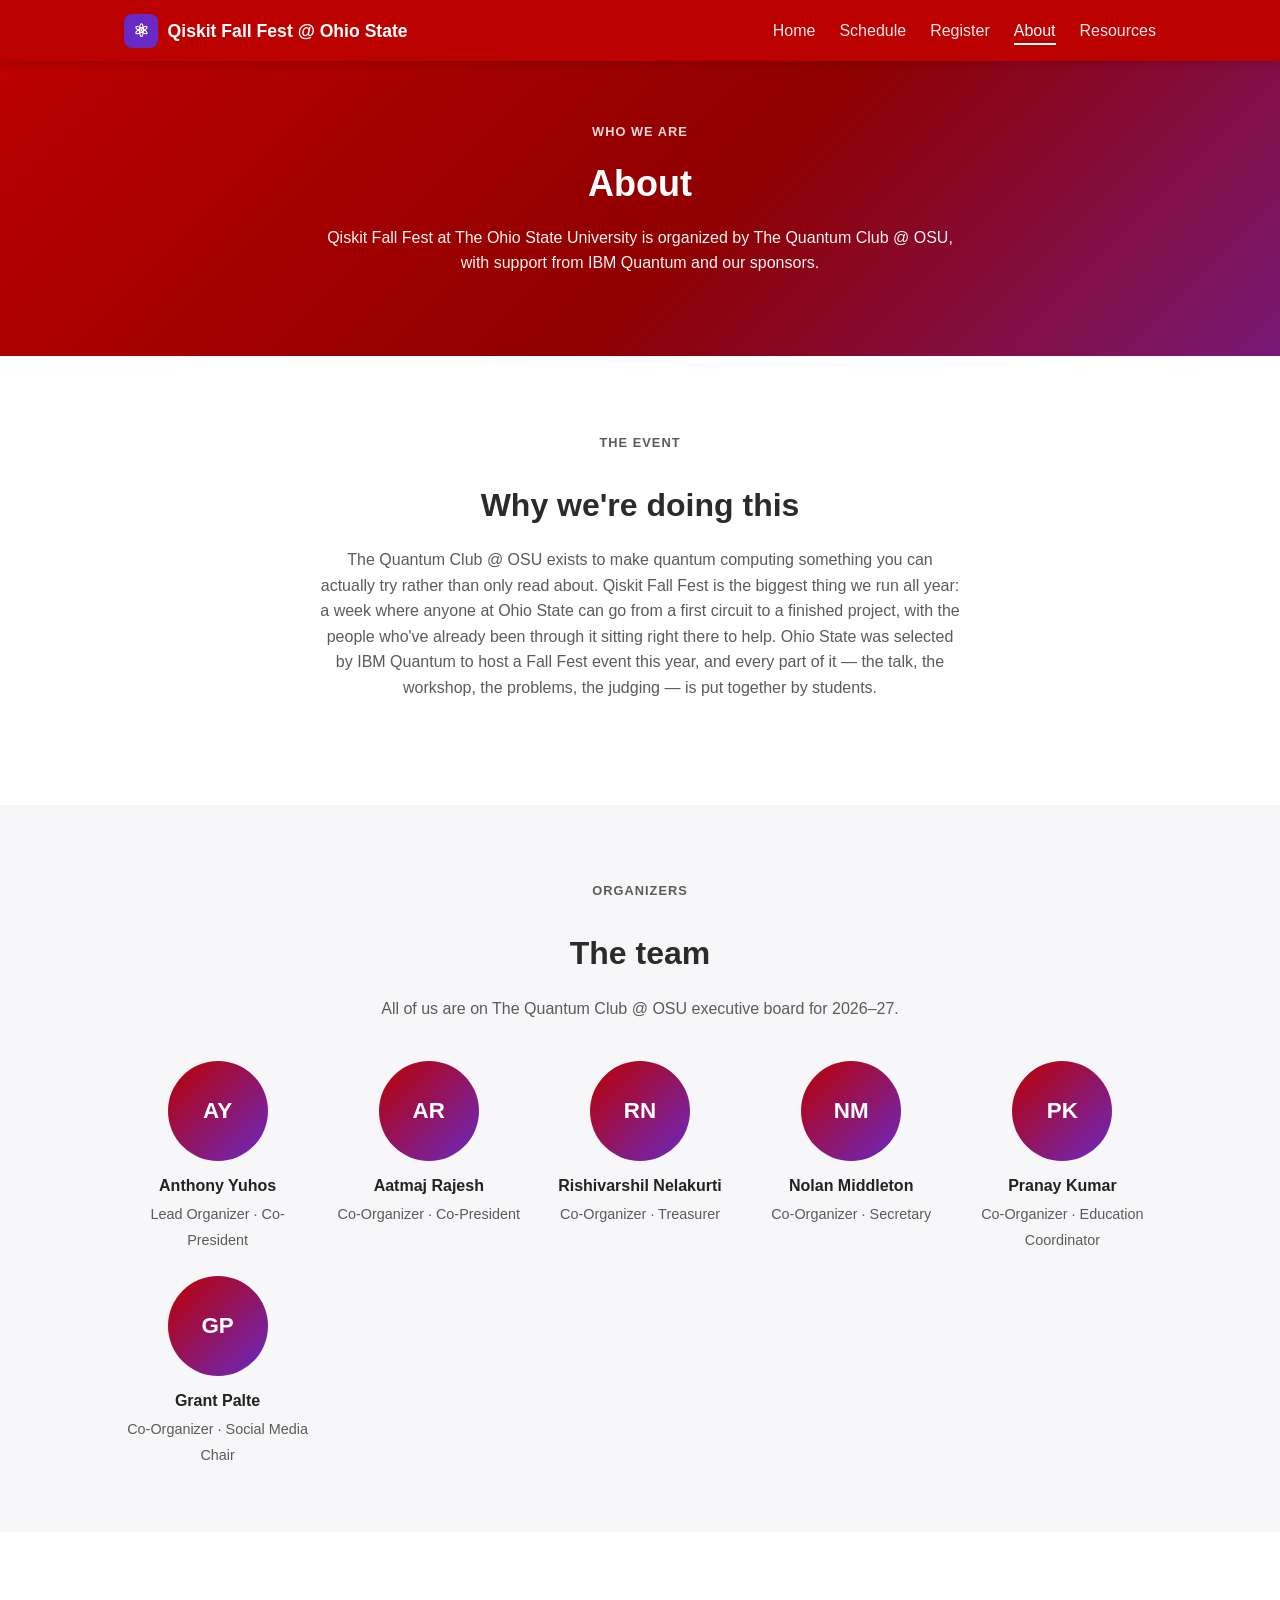
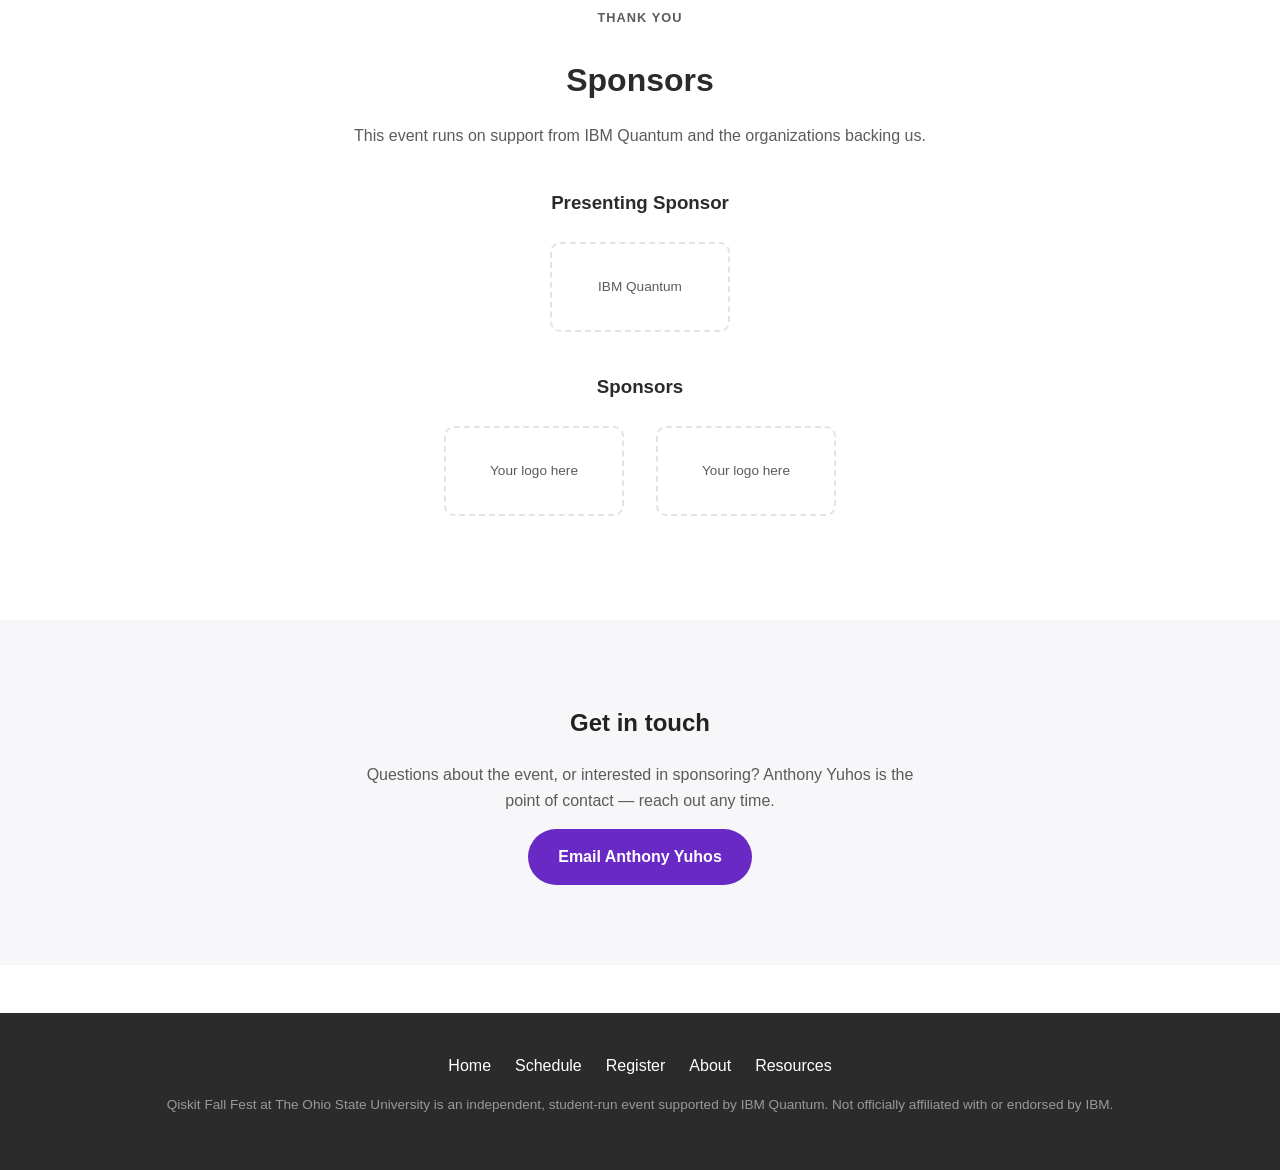
==== about.html @ a9df89df "Add files via upload" ====
<!DOCTYPE html>
<html lang="en">
<head>
  <meta charset="UTF-8" />
  <meta name="viewport" content="width=device-width, initial-scale=1.0" />
  <title>About — Qiskit Fall Fest @ The Ohio State University</title>
  <meta name="description" content="About Qiskit Fall Fest at The Ohio State University — the organizing team from The Quantum Club @ OSU, our sponsors, and how to get in touch." />
  <link rel="stylesheet" href="css/style.css" />
</head>
<body>

  <header class="site-header">
    <nav class="nav">
      <a class="brand" href="index.html">
        <img class="brand-logo" src="assets/logo.png" alt="" onerror="this.remove()" />
        <span class="brand-mark">⚛</span>
        Qiskit Fall Fest @ Ohio State
      </a>
      <button class="nav-toggle" aria-label="Toggle navigation" aria-expanded="false">☰</button>
      <ul class="nav-links">
        <li><a href="index.html">Home</a></li>
        <li><a href="schedule.html">Schedule</a></li>
        <li><a href="register.html">Register</a></li>
        <li><a href="about.html">About</a></li>
        <li><a href="resources.html">Resources</a></li>
      </ul>
    </nav>
  </header>

  <section class="hero" style="padding: 3rem 1.5rem;">
    <div class="container">
      <p class="eyebrow" style="color:#fff; opacity:0.85;">Who we are</p>
      <h1 style="font-size: 2.25rem;">About</h1>
      <p class="subtitle" style="font-size: 1rem;">
        Qiskit Fall Fest at The Ohio State University is organized by The Quantum Club @ OSU,
        with support from IBM Quantum and our sponsors.
      </p>
    </div>
  </section>

  <section>
    <div class="container">
      <div class="section-header">
        <p class="eyebrow">The event</p>
        <h2>Why we're doing this</h2>
        <p>
          The Quantum Club @ OSU exists to make quantum computing something you can actually try
          rather than only read about. Qiskit Fall Fest is the biggest thing we run all year: a
          week where anyone at Ohio State can go from a first circuit to a finished project, with
          the people who've already been through it sitting right there to help. Ohio State was
          selected by IBM Quantum to host a Fall Fest event this year, and every part of it —
          the talk, the workshop, the problems, the judging — is put together by students.
        </p>
      </div>
    </div>
  </section>

  <section class="alt">
    <div class="container">
      <div class="section-header">
        <p class="eyebrow">Organizers</p>
        <h2>The team</h2>
        <p>All of us are on The Quantum Club @ OSU executive board for 2026–27.</p>
      </div>
      <!-- Avatars are initials by default; swap the .avatar div for an <img> once you have photos -->
      <div class="people-grid">
        <div class="person">
          <div class="avatar">AY</div>
          <h4>Anthony Yuhos</h4>
          <span>Lead Organizer · Co-President</span>
        </div>
        <div class="person">
          <div class="avatar">AR</div>
          <h4>Aatmaj Rajesh</h4>
          <span>Co-Organizer · Co-President</span>
        </div>
        <div class="person">
          <div class="avatar">RN</div>
          <h4>Rishivarshil Nelakurti</h4>
          <span>Co-Organizer · Treasurer</span>
        </div>
        <div class="person">
          <div class="avatar">NM</div>
          <h4>Nolan Middleton</h4>
          <span>Co-Organizer · Secretary</span>
        </div>
        <div class="person">
          <div class="avatar">PK</div>
          <h4>Pranay Kumar</h4>
          <span>Co-Organizer · Education Coordinator</span>
        </div>
        <div class="person">
          <div class="avatar">GP</div>
          <h4>Grant Palte</h4>
          <span>Co-Organizer · Social Media Chair</span>
        </div>
      </div>
    </div>
  </section>

  <section>
    <div class="container">
      <div class="section-header">
        <p class="eyebrow">Thank you</p>
        <h2>Sponsors</h2>
        <p>This event runs on support from IBM Quantum and the organizations backing us.</p>
      </div>

      <!-- TODO: replace placeholders with real sponsor logos (<img> tags) as they're confirmed -->
      <div class="sponsor-tier">
        <h3>Presenting Sponsor</h3>
        <div class="sponsor-logos">
          <div class="sponsor-logo-placeholder">IBM Quantum</div>
        </div>
      </div>

      <div class="sponsor-tier">
        <h3>Sponsors</h3>
        <div class="sponsor-logos">
          <div class="sponsor-logo-placeholder">Your logo here</div>
          <div class="sponsor-logo-placeholder">Your logo here</div>
        </div>
      </div>
    </div>
  </section>

  <section class="alt">
    <div class="container" style="text-align:center;">
      <h2>Get in touch</h2>
      <p style="max-width:560px; margin: 0 auto 1rem; color: var(--text-muted);">
        Questions about the event, or interested in sponsoring? Anthony Yuhos is the point of
        contact — reach out any time.
      </p>
      <!-- TODO: add Tony's email address -->
      <p><a class="btn btn-purple" href="mailto:REPLACE_WITH_TONYS_EMAIL">Email Anthony Yuhos</a></p>
    </div>
  </section>

  <footer class="site-footer">
    <div class="footer-links">
      <a href="index.html">Home</a>
      <a href="schedule.html">Schedule</a>
      <a href="register.html">Register</a>
      <a href="about.html">About</a>
      <a href="resources.html">Resources</a>
    </div>
    <p class="footer-fine-print">
      Qiskit Fall Fest at The Ohio State University is an independent, student-run event supported by
      IBM Quantum. Not officially affiliated with or endorsed by IBM.
    </p>
  </footer>

  <script src="js/main.js"></script>
</body>
</html>
---- css/style.css ----
:root {
  --osu-scarlet: #bb0000;
  --osu-scarlet-dark: #8f0000;
  --osu-gray: #666666;
  --osu-gray-dark: #2b2b2b;
  --qiskit-purple: #6929c4;
  --bg: #ffffff;
  --bg-alt: #f7f6f8;
  --text: #222222;
  --text-muted: #5b5b5b;
  --border: #e4e2e6;
  --radius: 10px;
  --max-width: 1080px;
}

* {
  box-sizing: border-box;
}

html {
  scroll-behavior: smooth;
}

body {
  margin: 0;
  font-family: "Segoe UI", Roboto, Helvetica, Arial, sans-serif;
  color: var(--text);
  background: var(--bg);
  line-height: 1.6;
}

img {
  max-width: 100%;
}

a {
  color: var(--qiskit-purple);
  text-decoration: none;
}

a:hover {
  text-decoration: underline;
}

.container {
  max-width: var(--max-width);
  margin: 0 auto;
  padding: 0 1.5rem;
}

/* ---------- Header / Nav ---------- */

.site-header {
  background: var(--osu-scarlet);
  color: #fff;
  position: sticky;
  top: 0;
  z-index: 100;
  box-shadow: 0 2px 8px rgba(0, 0, 0, 0.15);
}

.nav {
  display: flex;
  align-items: center;
  justify-content: space-between;
  padding: 0.85rem 1.5rem;
  max-width: var(--max-width);
  margin: 0 auto;
}

.brand {
  display: flex;
  align-items: center;
  gap: 0.6rem;
  font-weight: 700;
  font-size: 1.1rem;
  color: #fff;
}

.brand:hover {
  text-decoration: none;
  opacity: 0.9;
}

.brand-mark {
  width: 34px;
  height: 34px;
  border-radius: 8px;
  background: var(--qiskit-purple);
  display: flex;
  align-items: center;
  justify-content: center;
  font-size: 1.1rem;
  flex-shrink: 0;
}

.nav-links {
  display: flex;
  gap: 1.5rem;
  list-style: none;
  margin: 0;
  padding: 0;
}

.nav-links a {
  color: #fff;
  font-weight: 500;
  opacity: 0.9;
  padding: 0.25rem 0;
  border-bottom: 2px solid transparent;
}

.nav-links a:hover,
.nav-links a.active {
  opacity: 1;
  text-decoration: none;
  border-bottom-color: #fff;
}

.nav-toggle {
  display: none;
  background: none;
  border: none;
  color: #fff;
  font-size: 1.6rem;
  cursor: pointer;
}

@media (max-width: 720px) {
  .nav-toggle {
    display: block;
  }

  .nav-links {
    position: absolute;
    top: 100%;
    left: 0;
    right: 0;
    background: var(--osu-scarlet-dark);
    flex-direction: column;
    gap: 0;
    max-height: 0;
    overflow: hidden;
    transition: max-height 0.25s ease;
  }

  .nav-links.open {
    max-height: 400px;
  }

  .nav-links li {
    border-top: 1px solid rgba(255, 255, 255, 0.15);
  }

  .nav-links a {
    display: block;
    padding: 0.9rem 1.5rem;
    border-bottom: none !important;
  }
}

/* ---------- Hero ---------- */

.hero {
  background: linear-gradient(135deg, var(--osu-scarlet) 0%, var(--osu-scarlet-dark) 55%, var(--qiskit-purple) 130%);
  color: #fff;
  padding: 4.5rem 1.5rem 4rem;
  text-align: center;
}

.hero h1 {
  font-size: clamp(2rem, 5vw, 3rem);
  margin: 0 0 0.75rem;
}

.hero p.subtitle {
  font-size: 1.2rem;
  opacity: 0.95;
  max-width: 640px;
  margin: 0 auto 2rem;
}

.hero-meta {
  display: flex;
  flex-wrap: wrap;
  justify-content: center;
  gap: 1.5rem;
  margin-bottom: 2.25rem;
  font-weight: 500;
}

.hero-meta span {
  display: flex;
  align-items: center;
  gap: 0.4rem;
}

.hero-actions {
  display: flex;
  flex-wrap: wrap;
  gap: 1rem;
  justify-content: center;
}

/* ---------- Buttons ---------- */

.btn {
  display: inline-block;
  padding: 0.8rem 1.75rem;
  border-radius: 999px;
  font-weight: 600;
  border: 2px solid transparent;
  cursor: pointer;
  transition: transform 0.15s ease, box-shadow 0.15s ease;
}

.btn:hover {
  text-decoration: none;
  transform: translateY(-2px);
}

.btn-primary {
  background: #fff;
  color: var(--osu-scarlet);
}

.btn-primary:hover {
  box-shadow: 0 6px 16px rgba(0, 0, 0, 0.2);
}

.btn-outline {
  background: transparent;
  border-color: #fff;
  color: #fff;
}

.btn-purple {
  background: var(--qiskit-purple);
  color: #fff;
}

.btn-purple:hover {
  box-shadow: 0 6px 16px rgba(105, 41, 196, 0.35);
}

/* ---------- Sections ---------- */

section {
  padding: 4rem 0;
}

section.alt {
  background: var(--bg-alt);
}

.section-header {
  text-align: center;
  max-width: 640px;
  margin: 0 auto 2.5rem;
}

.section-header h2 {
  font-size: 2rem;
  margin-bottom: 0.5rem;
  color: var(--osu-gray-dark);
}

.section-header p {
  color: var(--text-muted);
}

.eyebrow {
  text-transform: uppercase;
  letter-spacing: 0.08em;
  font-size: 0.8rem;
  font-weight: 700;
  color: var(--qiskit-purple);
}

/* ---------- Cards / Grids ---------- */

.grid {
  display: grid;
  gap: 1.5rem;
}

.grid-3 {
  grid-template-columns: repeat(3, 1fr);
}

.grid-2 {
  grid-template-columns: repeat(2, 1fr);
}

@media (max-width: 800px) {
  .grid-3,
  .grid-2 {
    grid-template-columns: 1fr;
  }
}

.card {
  background: #fff;
  border: 1px solid var(--border);
  border-radius: var(--radius);
  padding: 1.75rem;
  box-shadow: 0 1px 3px rgba(0, 0, 0, 0.04);
}

.card h3 {
  margin-top: 0;
  color: var(--osu-gray-dark);
}

.card .icon {
  font-size: 1.75rem;
  margin-bottom: 0.75rem;
  display: block;
}

/* ---------- Schedule ---------- */

.schedule-day {
  margin-bottom: 2.5rem;
}

.schedule-day h3 {
  color: var(--osu-scarlet);
  border-bottom: 2px solid var(--border);
  padding-bottom: 0.5rem;
}

.schedule-item {
  display: flex;
  gap: 1.25rem;
  padding: 1rem 0;
  border-bottom: 1px solid var(--border);
}

.schedule-item:last-child {
  border-bottom: none;
}

.schedule-time {
  flex: 0 0 130px;
  font-weight: 700;
  color: var(--qiskit-purple);
}

.schedule-details strong {
  display: block;
  color: var(--osu-gray-dark);
  margin-bottom: 0.15rem;
}

.schedule-details span.tag {
  display: inline-block;
  margin-top: 0.4rem;
  font-size: 0.75rem;
  font-weight: 700;
  text-transform: uppercase;
  letter-spacing: 0.04em;
  padding: 0.15rem 0.6rem;
  border-radius: 999px;
  background: rgba(105, 41, 196, 0.1);
  color: var(--qiskit-purple);
}

/* ---------- Team / Sponsors ---------- */

.people-grid {
  display: grid;
  grid-template-columns: repeat(auto-fit, minmax(180px, 1fr));
  gap: 1.5rem;
}

.person {
  text-align: center;
}

.avatar {
  width: 100px;
  height: 100px;
  border-radius: 50%;
  background: linear-gradient(135deg, var(--osu-scarlet), var(--qiskit-purple));
  margin: 0 auto 0.75rem;
  display: flex;
  align-items: center;
  justify-content: center;
  color: #fff;
  font-weight: 700;
  font-size: 1.4rem;
}

.person h4 {
  margin: 0 0 0.15rem;
}

.person span {
  color: var(--text-muted);
  font-size: 0.9rem;
}

.sponsor-tier {
  margin-bottom: 2.5rem;
}

.sponsor-tier h3 {
  text-align: center;
  color: var(--osu-gray-dark);
}

.sponsor-logos {
  display: flex;
  flex-wrap: wrap;
  justify-content: center;
  gap: 2rem;
  margin-top: 1.5rem;
}

.sponsor-logo-placeholder {
  width: 180px;
  height: 90px;
  border: 2px dashed var(--border);
  border-radius: var(--radius);
  display: flex;
  align-items: center;
  justify-content: center;
  color: var(--text-muted);
  font-size: 0.85rem;
  text-align: center;
  padding: 0.5rem;
}

/* ---------- Register ---------- */

.register-box {
  max-width: 640px;
  margin: 0 auto;
  text-align: center;
  background: #fff;
  border: 1px solid var(--border);
  border-radius: var(--radius);
  padding: 3rem 2rem;
}

.register-box .btn {
  margin-top: 1rem;
}

.faq-item {
  margin-bottom: 1.5rem;
}

.faq-item h4 {
  margin-bottom: 0.25rem;
  color: var(--osu-gray-dark);
}

/* ---------- Resources ---------- */

.resource-list {
  list-style: none;
  padding: 0;
  margin: 0;
}

.resource-list li {
  border: 1px solid var(--border);
  border-radius: var(--radius);
  padding: 1.25rem 1.5rem;
  margin-bottom: 1rem;
  background: #fff;
}

.resource-list a {
  font-weight: 600;
  font-size: 1.05rem;
}

.resource-list p {
  margin: 0.35rem 0 0;
  color: var(--text-muted);
}

/* ---------- Footer ---------- */

.site-footer {
  background: var(--osu-gray-dark);
  color: #cfcfcf;
  padding: 2.5rem 1.5rem;
  text-align: center;
  margin-top: 3rem;
}

.site-footer a {
  color: #fff;
}

.footer-links {
  display: flex;
  gap: 1.5rem;
  justify-content: center;
  margin-bottom: 1rem;
  flex-wrap: wrap;
}

.footer-social {
  margin-bottom: 1rem;
}

.footer-fine-print {
  font-size: 0.85rem;
  color: #999;
}
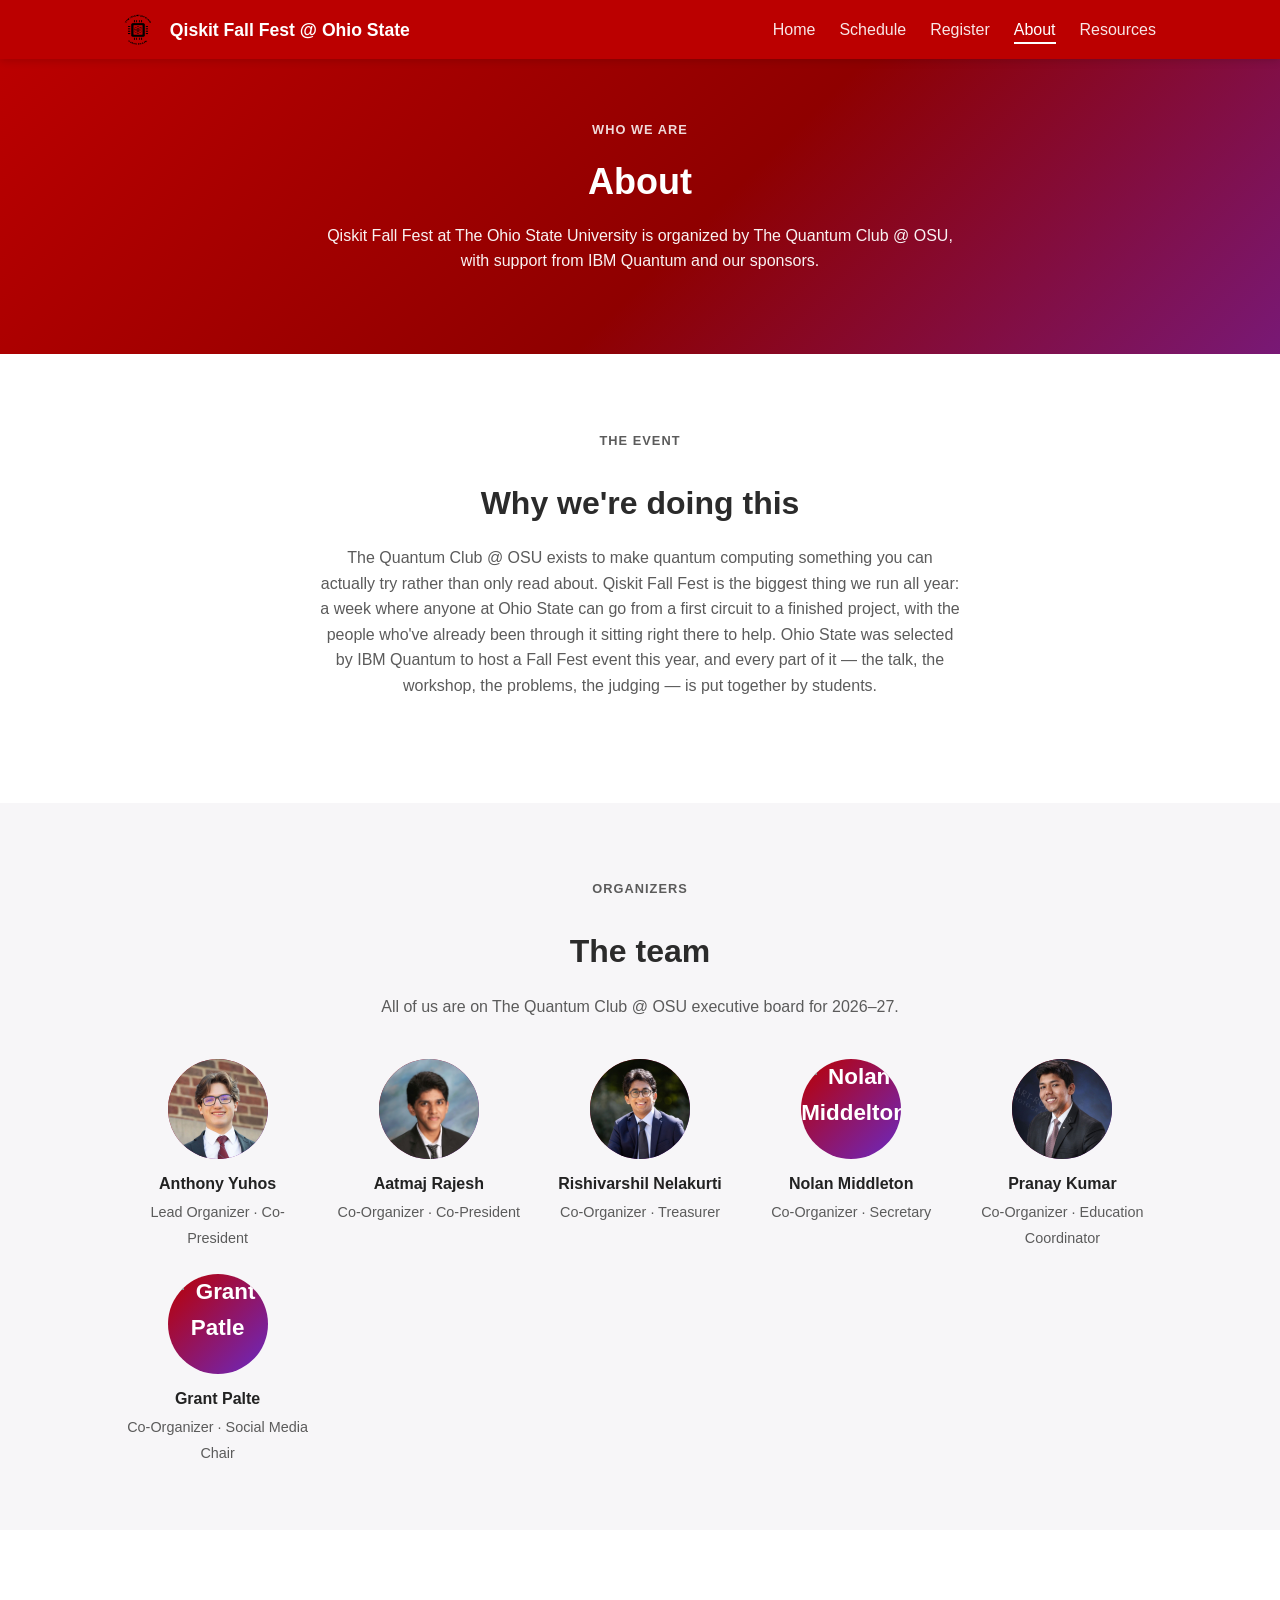
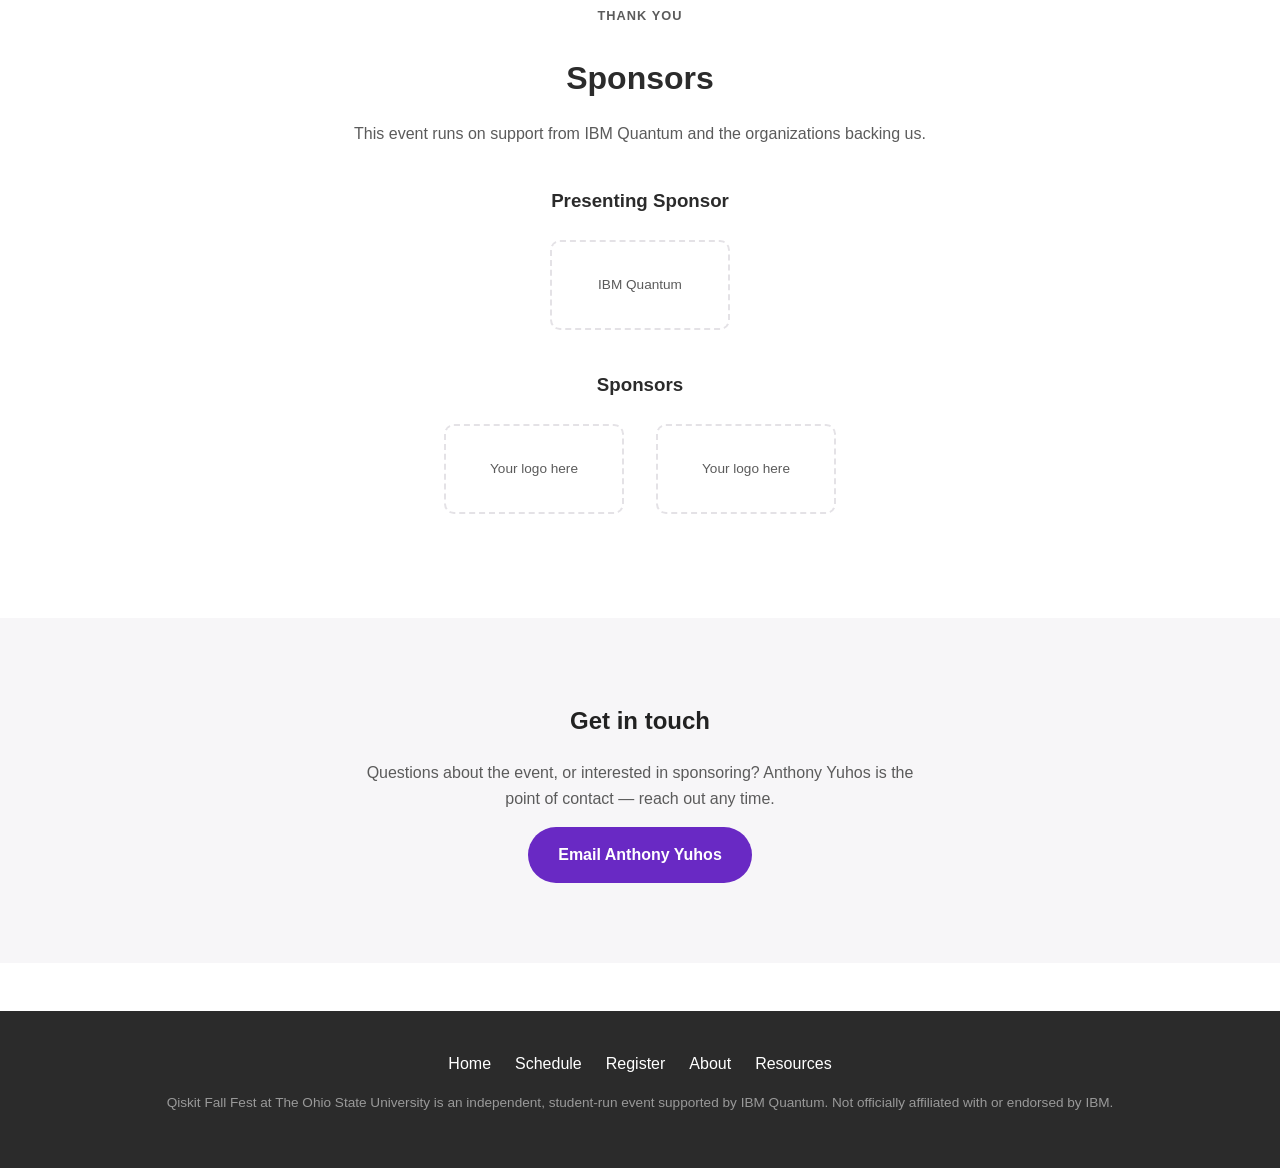
==== commit 367bb845: "Update avatars to use images instead of initials Replaced avatar initials with images for team membe" ====
--- a/about.html
+++ b/about.html
@@ -65,32 +65,32 @@
       <!-- Avatars are initials by default; swap the .avatar div for an <img> once you have photos -->
       <div class="people-grid">
         <div class="person">
-          <div class="avatar">AY</div>
+          <div class="avatar"><img src="assets/anthony.jpg" alt="Anthony Yuhos" /></div>
           <h4>Anthony Yuhos</h4>
           <span>Lead Organizer · Co-President</span>
         </div>
         <div class="person">
-          <div class="avatar">AR</div>
+          <div class="avatar"><img src="assets/aatmaj.jpg" alt="Aatmaj Rajesh" /></div>
           <h4>Aatmaj Rajesh</h4>
           <span>Co-Organizer · Co-President</span>
         </div>
         <div class="person">
-          <div class="avatar">RN</div>
+          <div class="avatar"><img src="assets/rishi.jpg" alt="Rishivarshil Nelakurti" /></div>
           <h4>Rishivarshil Nelakurti</h4>
           <span>Co-Organizer · Treasurer</span>
         </div>
         <div class="person">
-          <div class="avatar">NM</div>
+          <div class="avatar"><img src="assets/nolan.jpg" alt="Nolan Middelton" /></div>
           <h4>Nolan Middleton</h4>
           <span>Co-Organizer · Secretary</span>
         </div>
         <div class="person">
-          <div class="avatar">PK</div>
+          <div class="avatar"><img src="assets/pranay.jpg" alt="Pranay Kumar" /></div>
           <h4>Pranay Kumar</h4>
           <span>Co-Organizer · Education Coordinator</span>
         </div>
         <div class="person">
-          <div class="avatar">GP</div>
+          <div class="avatar"><img src="assets/grant.jpg" alt="Grant Patle" /></div>
           <h4>Grant Palte</h4>
           <span>Co-Organizer · Social Media Chair</span>
         </div>
--- a/css/style.css
+++ b/css/style.css
@@ -513,3 +513,33 @@
   font-size: 0.85rem;
   color: #999;
 }
+
+/* Event logo in the nav bar — hidden automatically if assets/logo.png is missing */
+.brand-logo {
+  height: 32px;
+  width: auto;
+  margin-right: 0.5rem;
+  vertical-align: middle;
+}
+
+/* Hide the fallback atom glyph once a real logo loads */
+.brand-logo + .brand-mark {
+  display: none;
+}
+/* Outline buttons on white sections need dark text, not white */
+section:not(.hero) .btn-outline {
+  border-color: var(--osu-scarlet);
+  color: var(--osu-scarlet);
+}
+
+section:not(.hero) .btn-outline:hover {
+  background: var(--osu-scarlet);
+  color: #fff;
+}
+/* Photos inside the avatar circles */
+.avatar img {
+  width: 100%;
+  height: 100%;
+  border-radius: 50%;
+  object-fit: cover;
+}
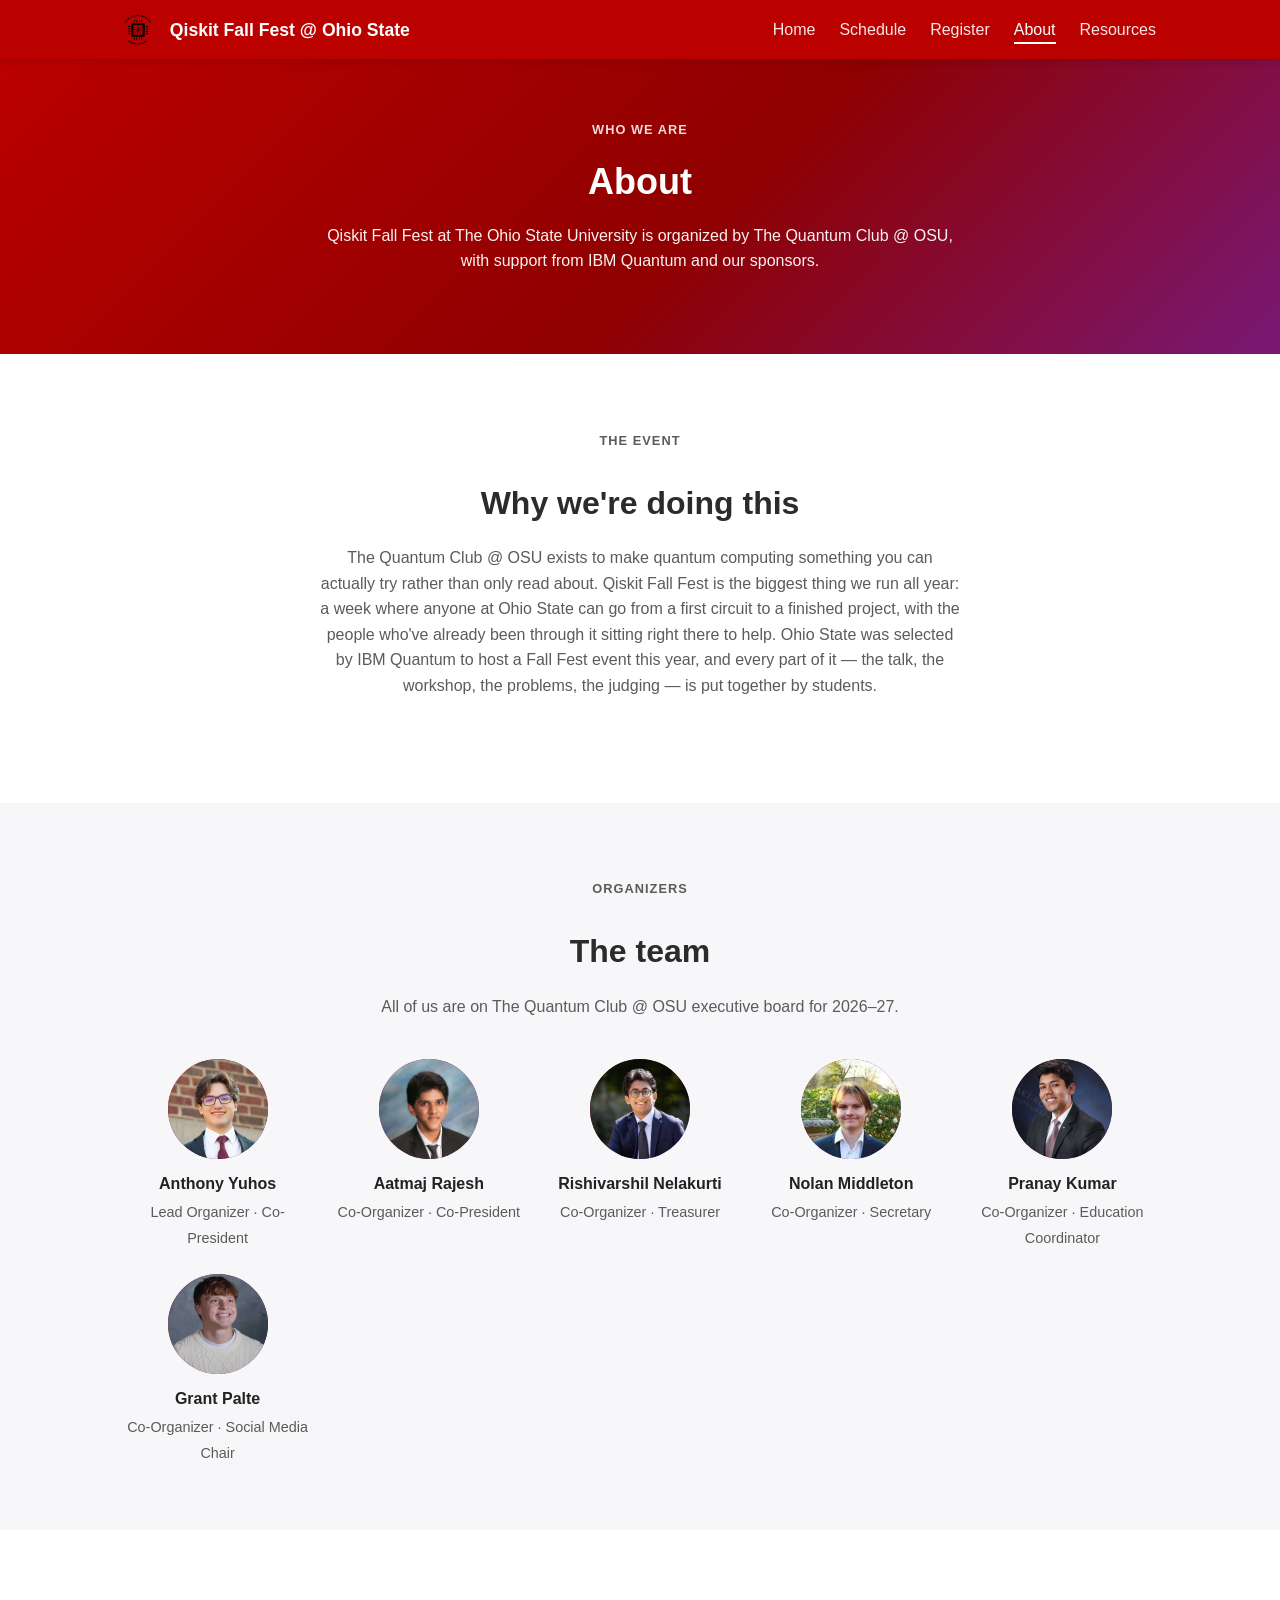
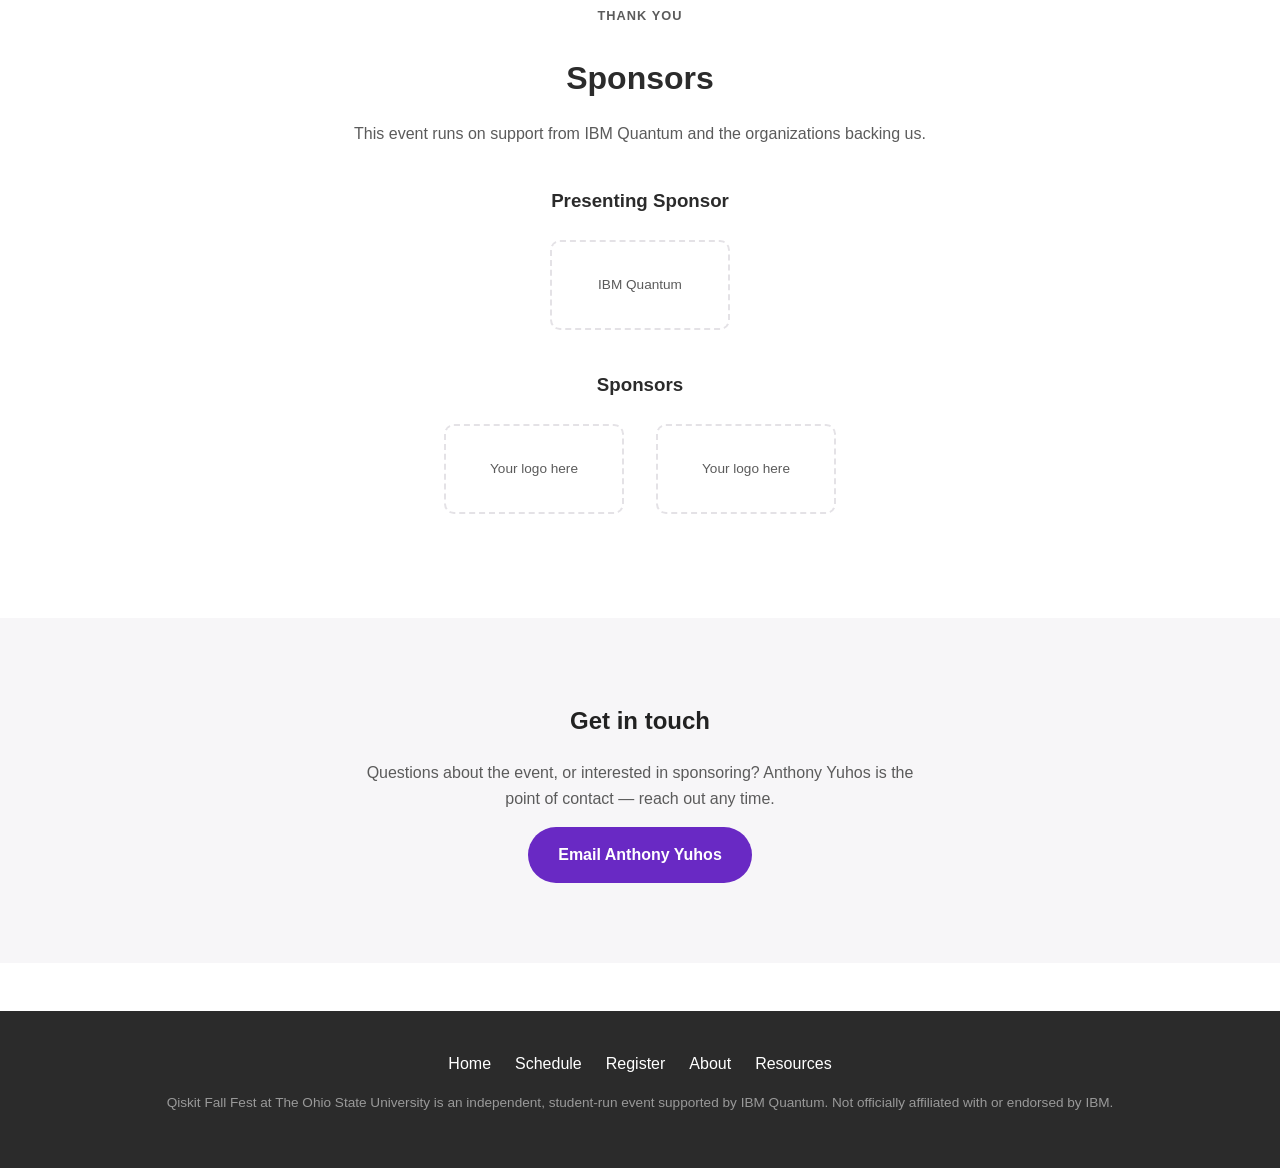
==== commit 0678b85f: "Change avatar images from .jpg to .png Updated image file extensions for avatars." ====
--- a/about.html
+++ b/about.html
@@ -80,7 +80,7 @@
           <span>Co-Organizer · Treasurer</span>
         </div>
         <div class="person">
-          <div class="avatar"><img src="assets/nolan.jpg" alt="Nolan Middelton" /></div>
+          <div class="avatar"><img src="assets/nolan.png" alt="Nolan Middelton" /></div>
           <h4>Nolan Middleton</h4>
           <span>Co-Organizer · Secretary</span>
         </div>
@@ -90,7 +90,7 @@
           <span>Co-Organizer · Education Coordinator</span>
         </div>
         <div class="person">
-          <div class="avatar"><img src="assets/grant.jpg" alt="Grant Patle" /></div>
+          <div class="avatar"><img src="assets/grant.png" alt="Grant Patle" /></div>
           <h4>Grant Palte</h4>
           <span>Co-Organizer · Social Media Chair</span>
         </div>
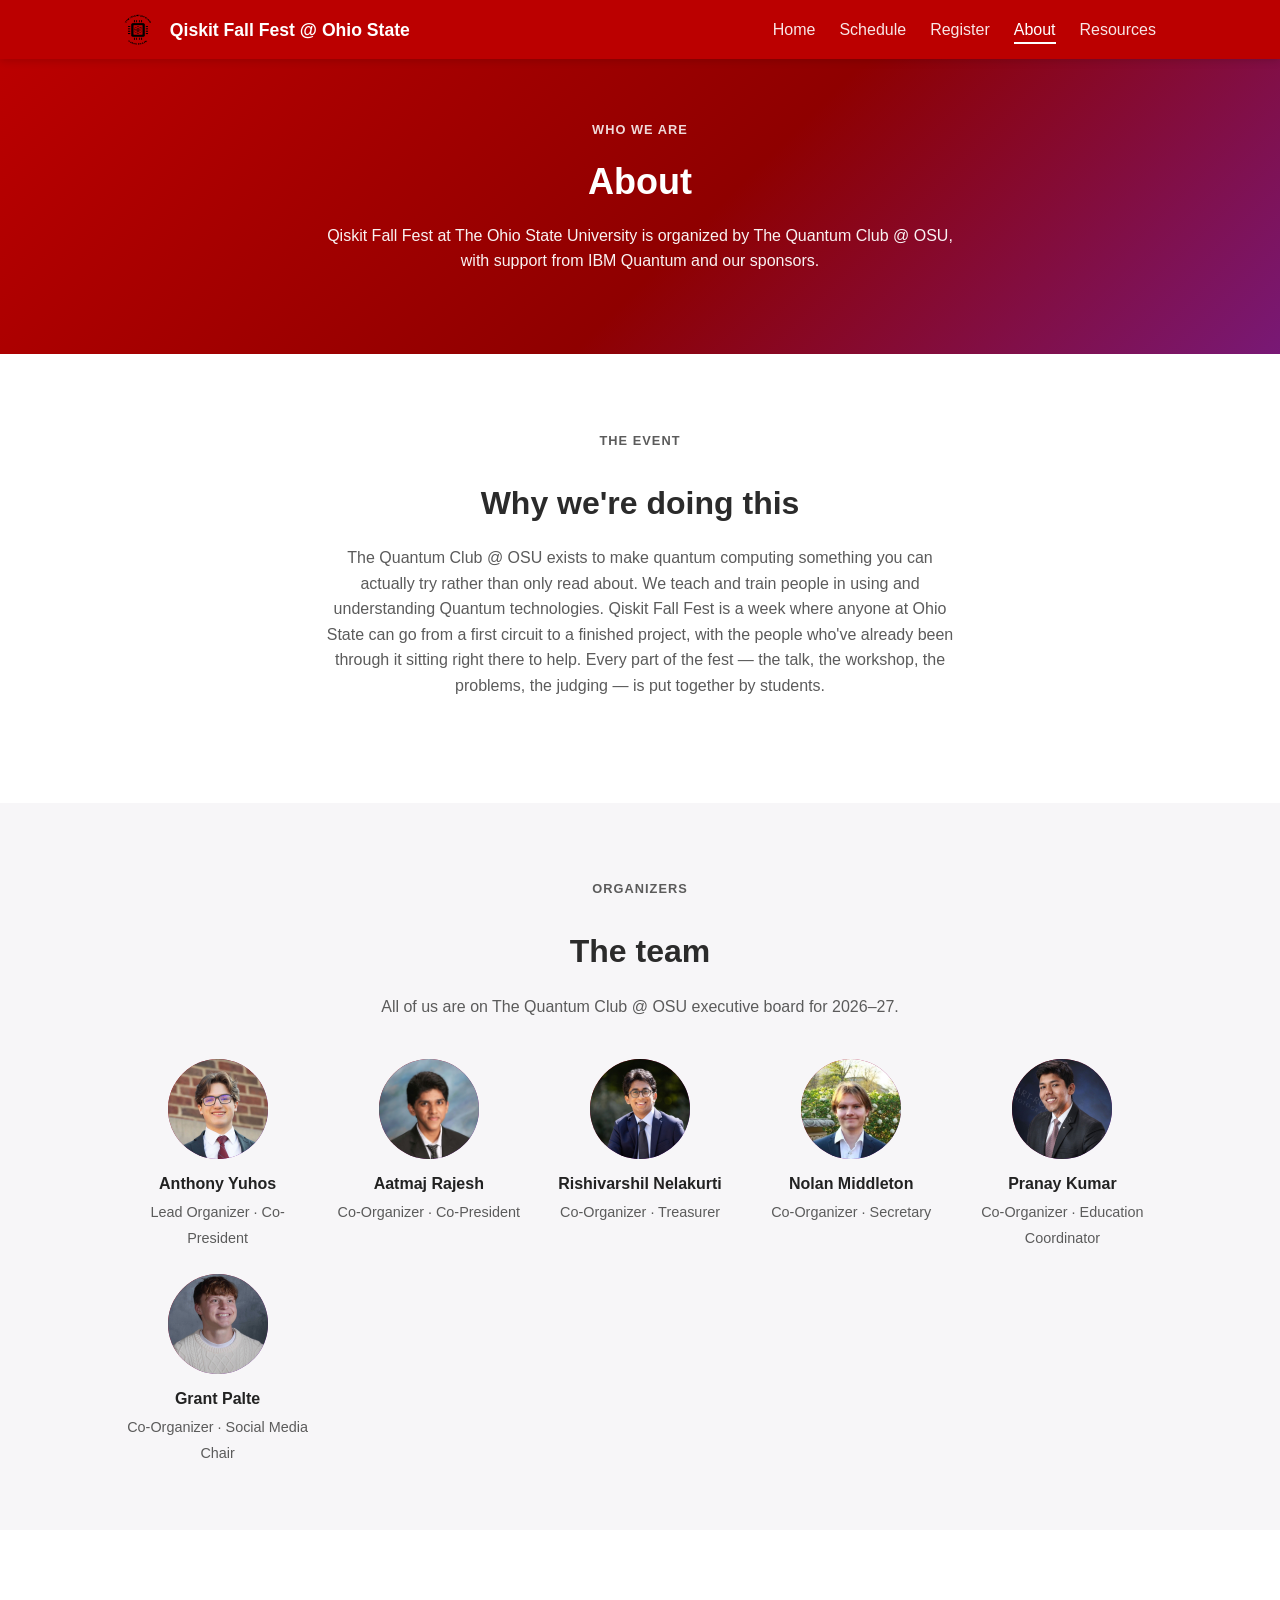
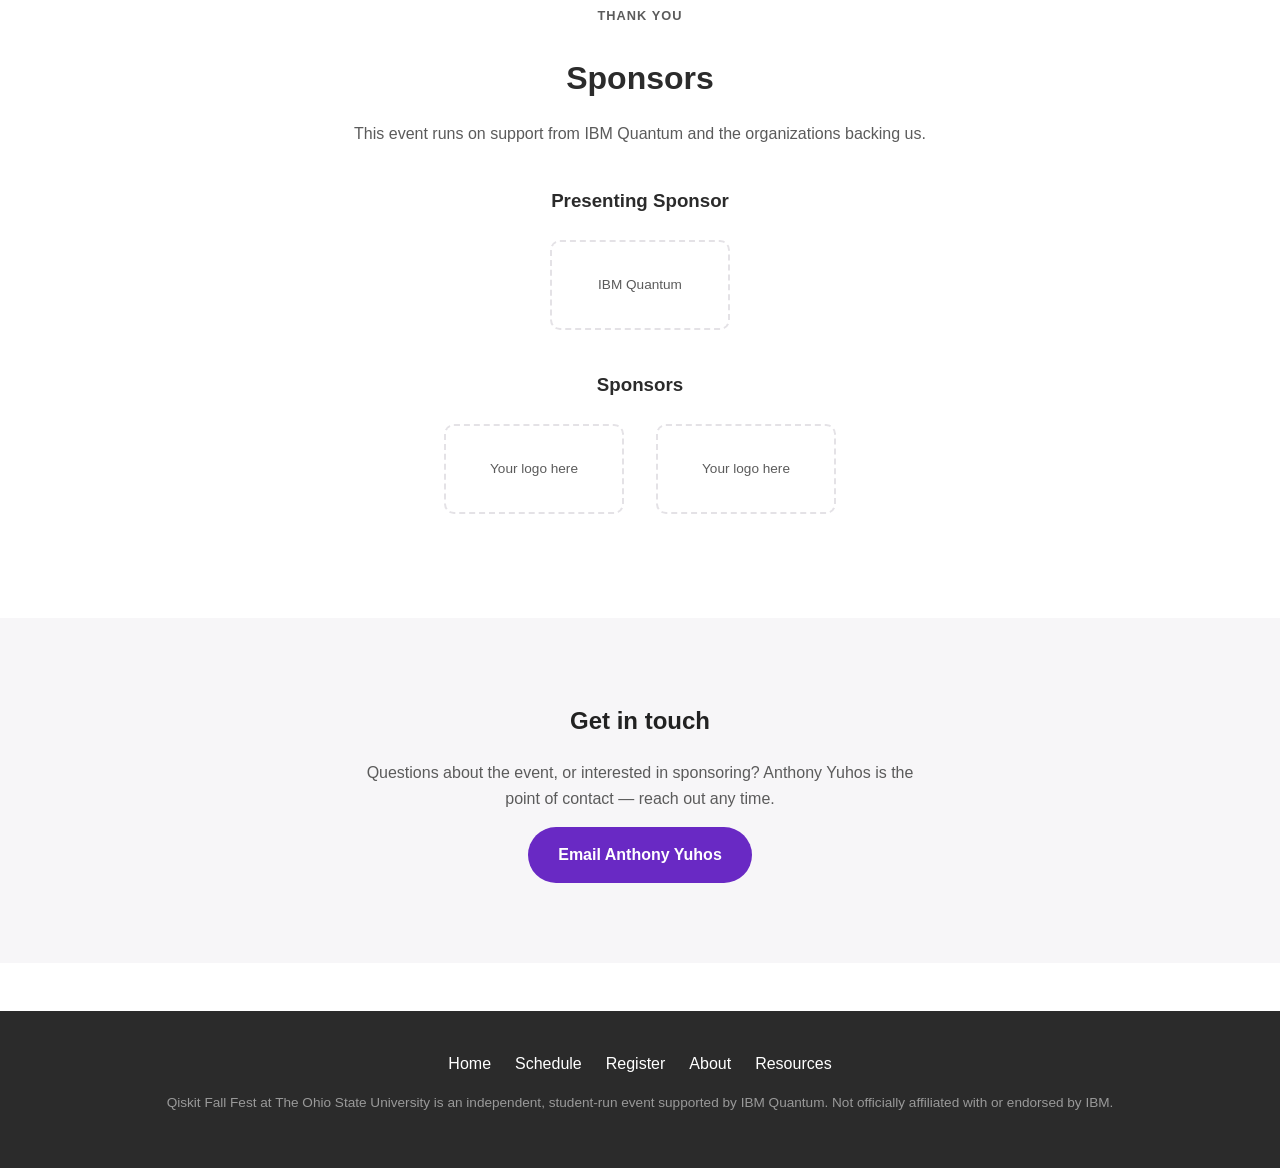
==== commit a9ed49e5: "Revise event description for clarity Updated the description of the Quantum Club event to clarify it" ====
--- a/about.html
+++ b/about.html
@@ -45,10 +45,9 @@
         <h2>Why we're doing this</h2>
         <p>
           The Quantum Club @ OSU exists to make quantum computing something you can actually try
-          rather than only read about. Qiskit Fall Fest is the biggest thing we run all year: a
-          week where anyone at Ohio State can go from a first circuit to a finished project, with
-          the people who've already been through it sitting right there to help. Ohio State was
-          selected by IBM Quantum to host a Fall Fest event this year, and every part of it —
+          rather than only read about. We teach and train people in using and understanding Quantum technologies.
+          Qiskit Fall Fest is a week where anyone at Ohio State can go from a first circuit to a finished project, with
+          the people who've already been through it sitting right there to help. Every part of the fest — 
           the talk, the workshop, the problems, the judging — is put together by students.
         </p>
       </div>
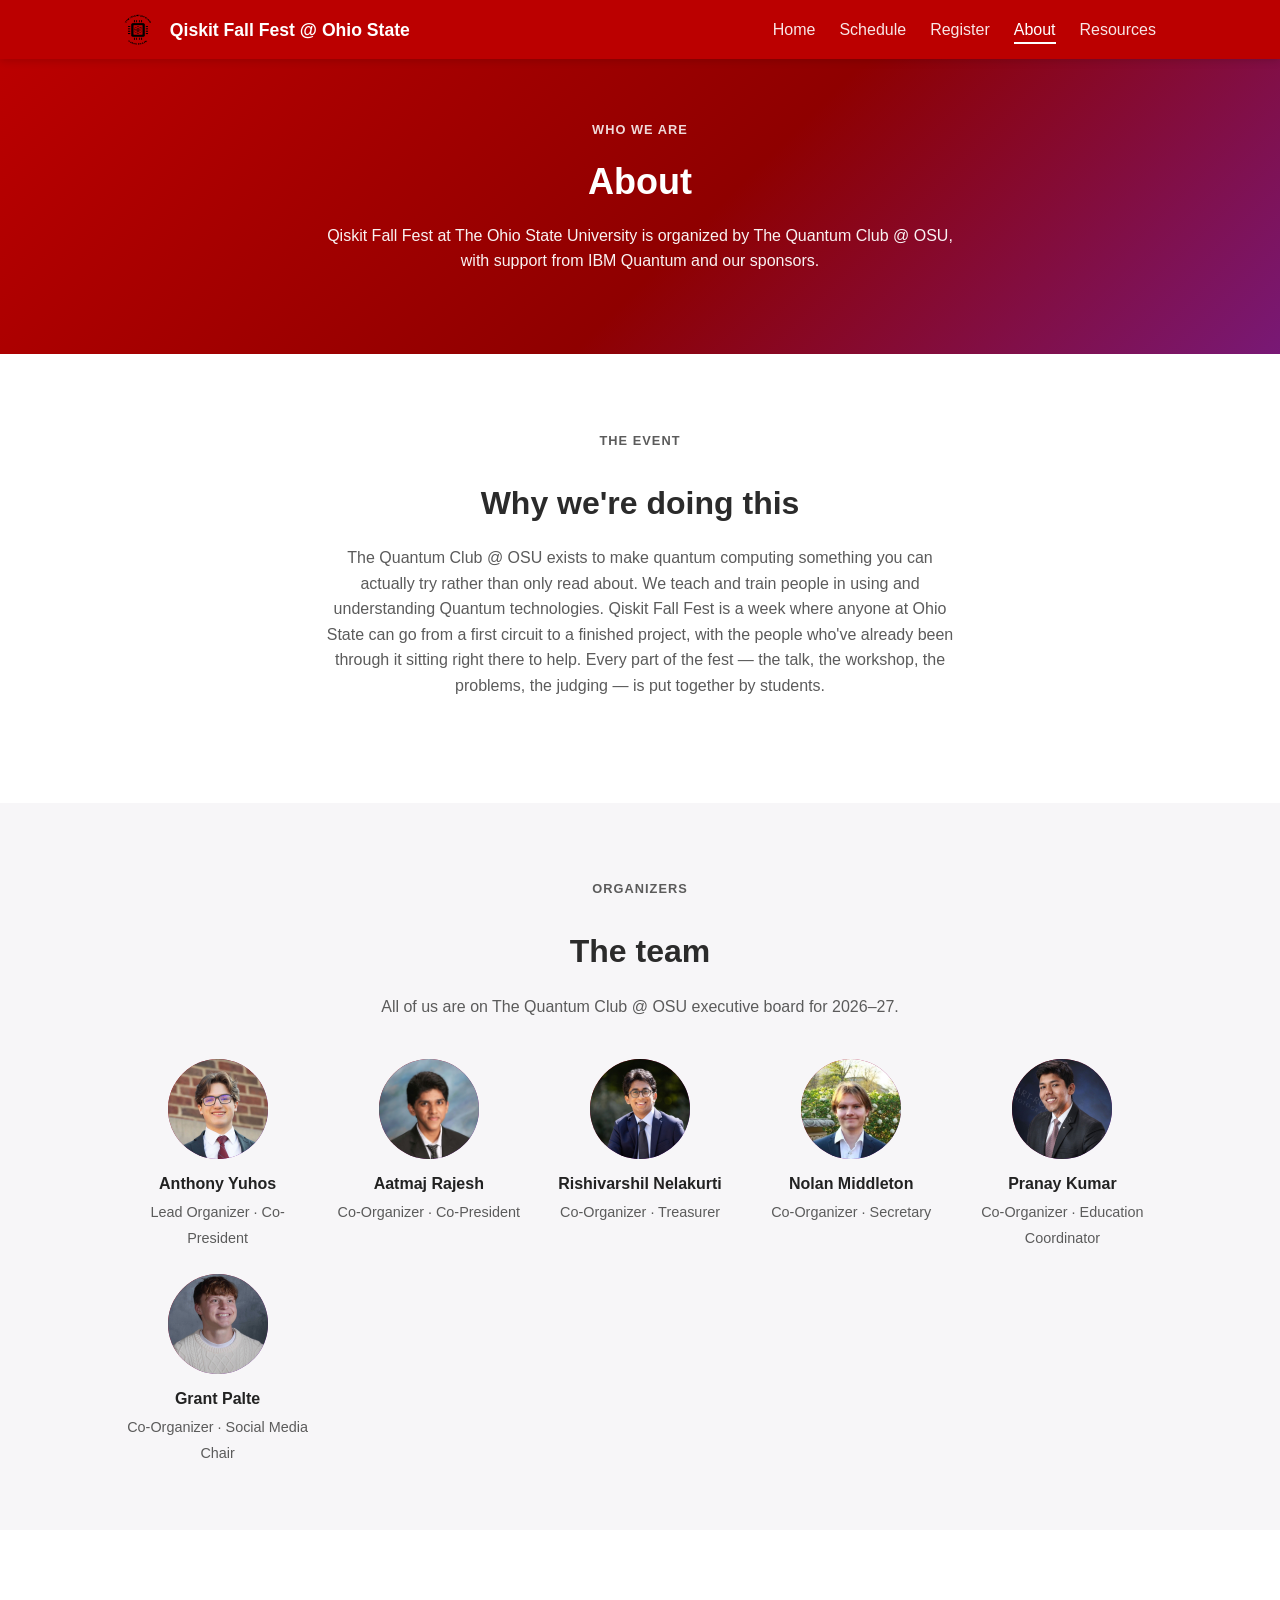
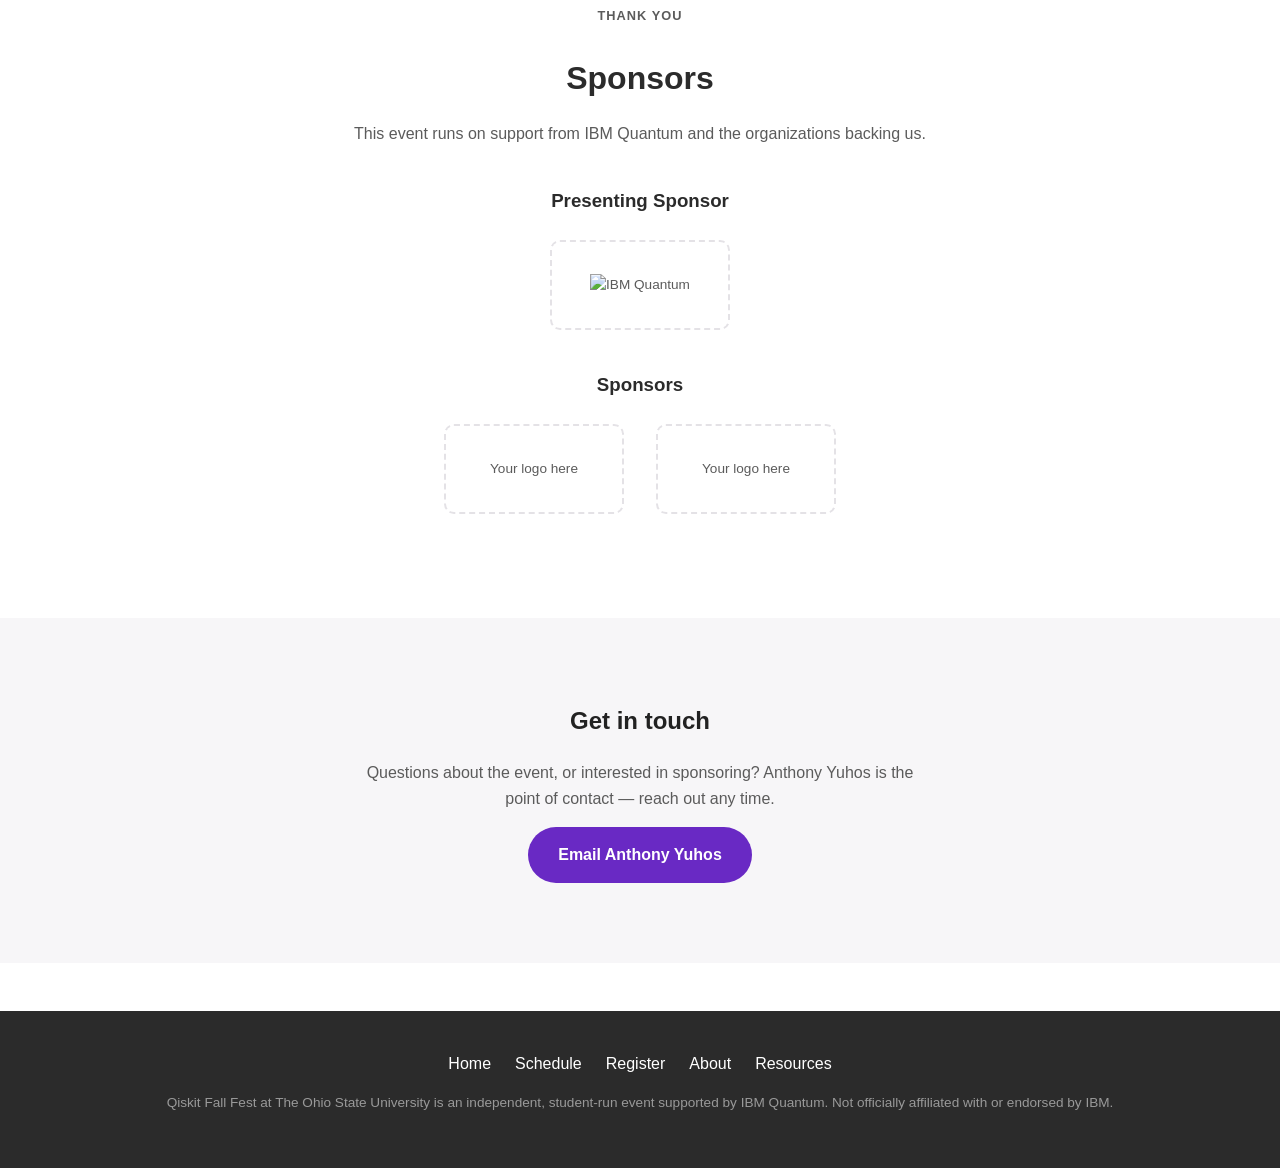
==== commit c7d5d5cd: "Make changes to sponsors" ====
--- a/about.html
+++ b/about.html
@@ -109,7 +109,7 @@
       <div class="sponsor-tier">
         <h3>Presenting Sponsor</h3>
         <div class="sponsor-logos">
-          <div class="sponsor-logo-placeholder">IBM Quantum</div>
+          <div class="sponsor-logo-placeholder"><img src="assets/IBMQuantum.jpg" alt="IBM Quantum" /></div>
         </div>
       </div>
 
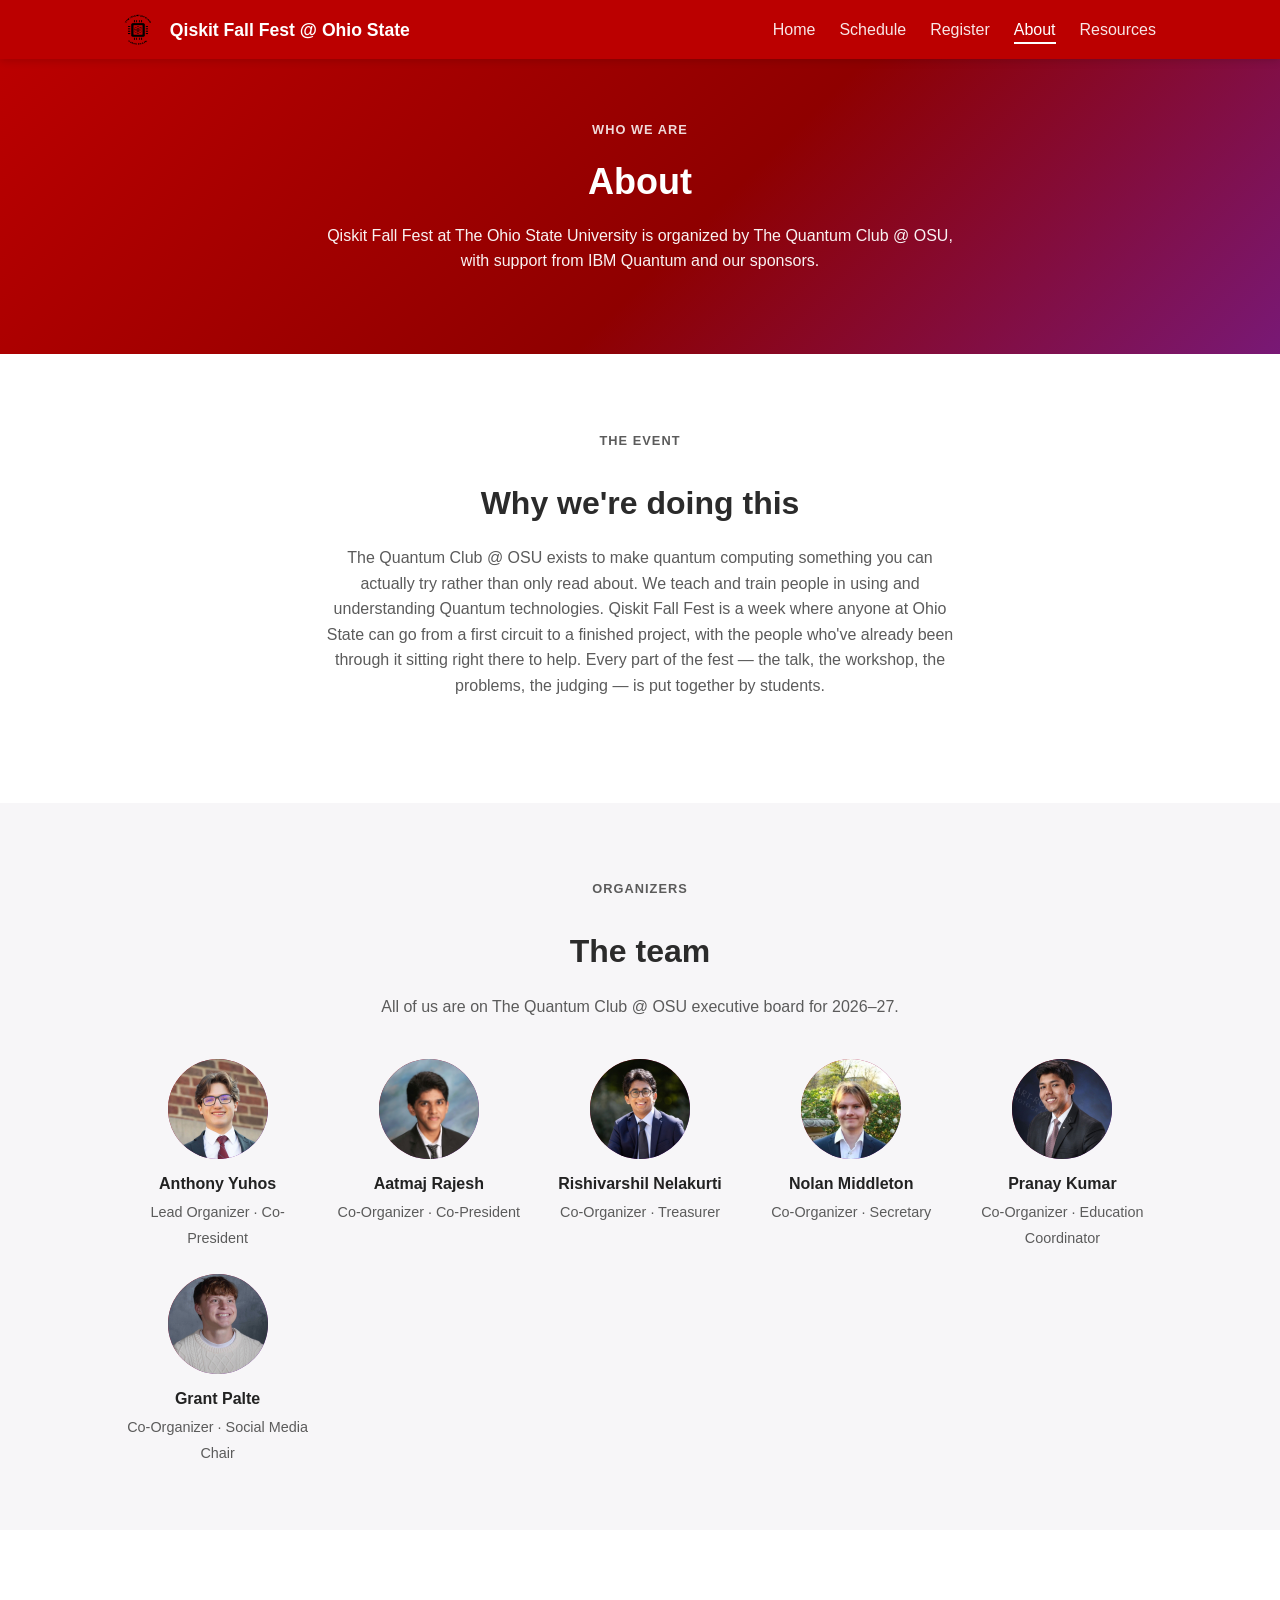
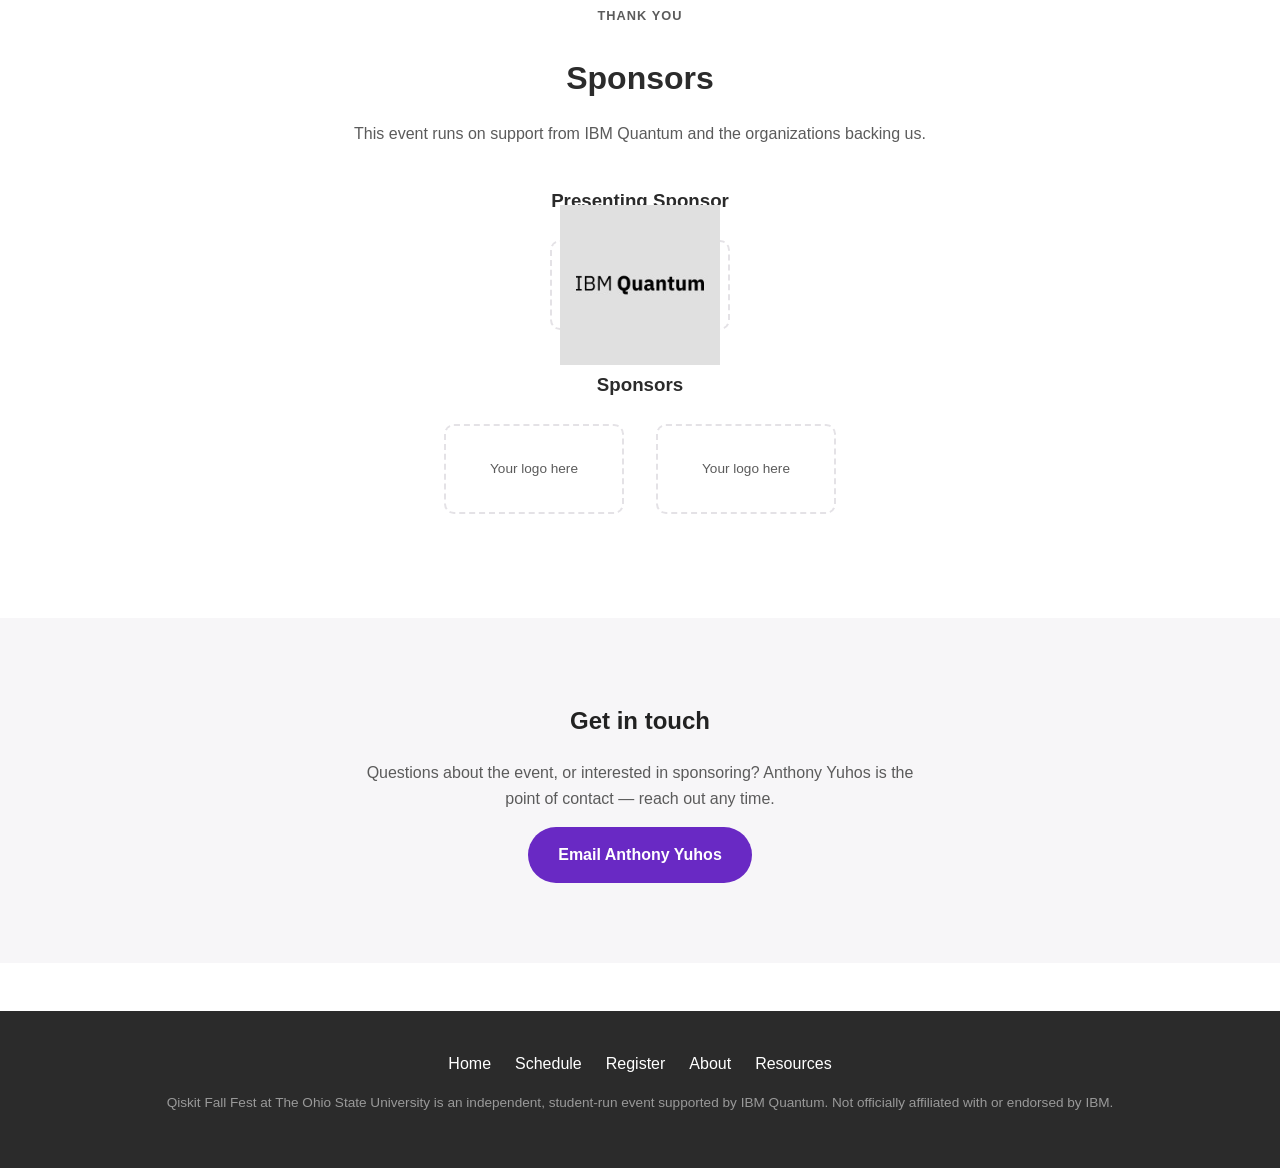
==== commit 897b833d: "Update IBM Quantum logo file extension to .png" ====
--- a/about.html
+++ b/about.html
@@ -109,7 +109,7 @@
       <div class="sponsor-tier">
         <h3>Presenting Sponsor</h3>
         <div class="sponsor-logos">
-          <div class="sponsor-logo-placeholder"><img src="assets/IBMQuantum.jpg" alt="IBM Quantum" /></div>
+          <div class="sponsor-logo-placeholder"><img src="assets/IBMQuantum.png" alt="IBM Quantum" /></div>
         </div>
       </div>
 
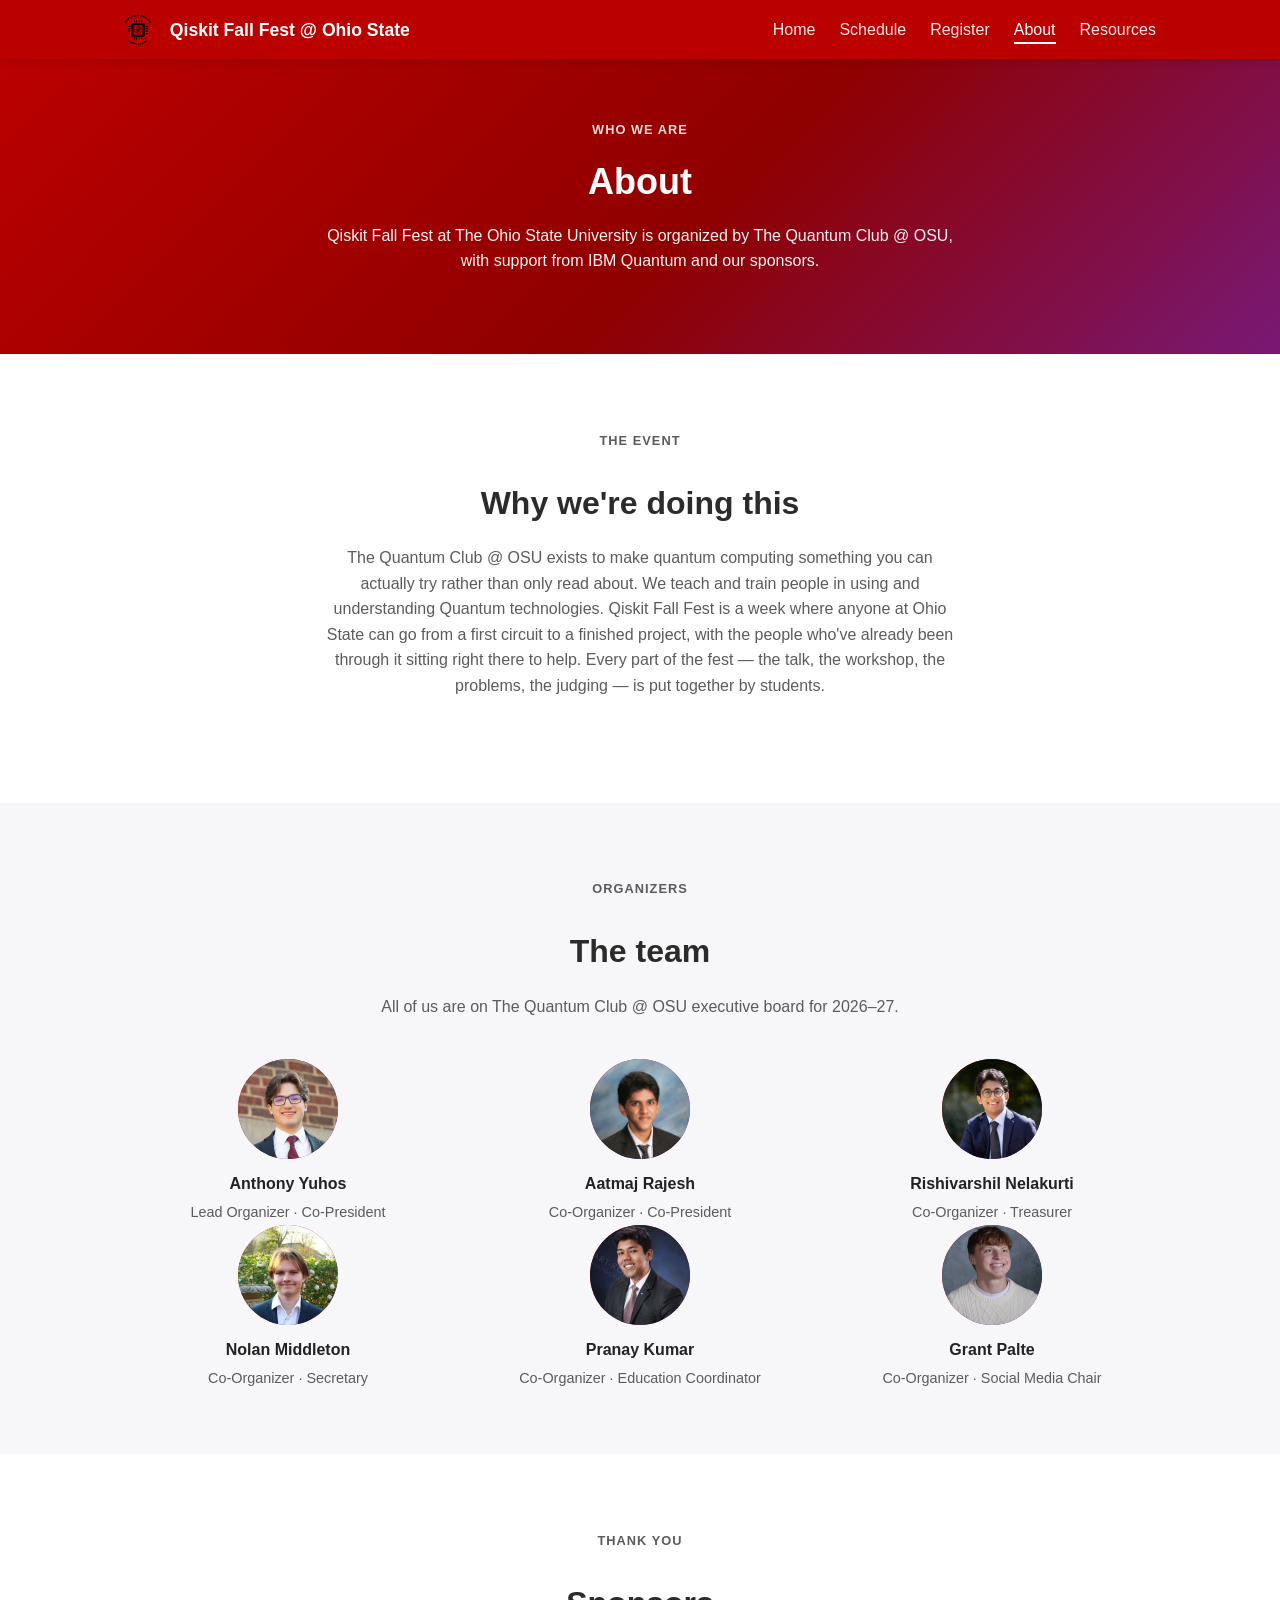
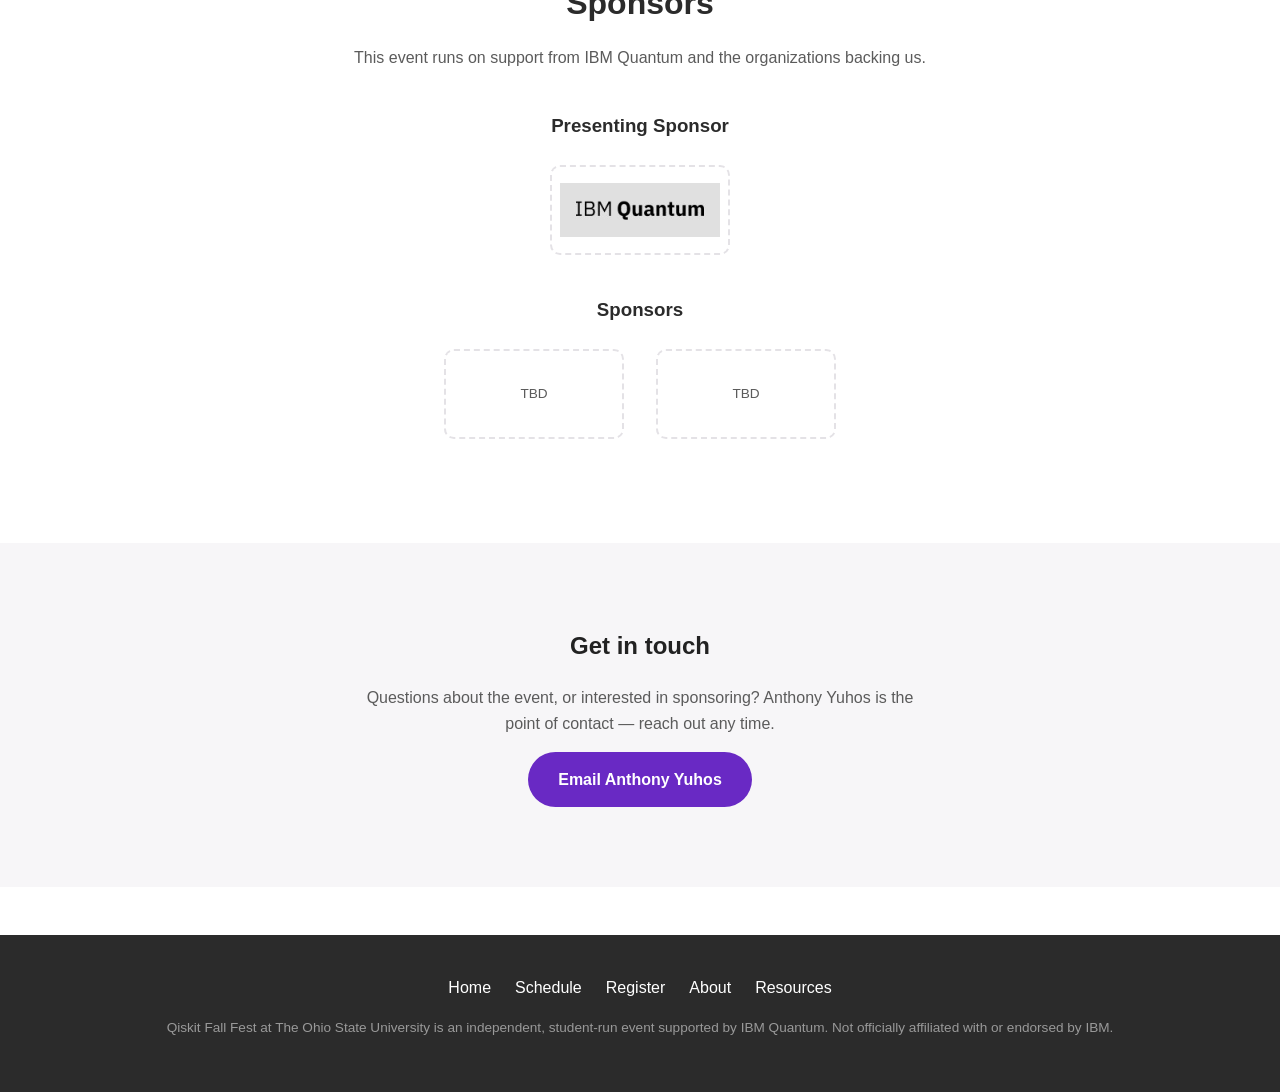
==== commit 46167a00: "Added Qiskit logo, linked email, 2x3 People layout" ====
--- a/about.html
+++ b/about.html
@@ -78,6 +78,8 @@
           <h4>Rishivarshil Nelakurti</h4>
           <span>Co-Organizer · Treasurer</span>
         </div>
+      </div>
+      <div class="people-grid">
         <div class="person">
           <div class="avatar"><img src="assets/nolan.png" alt="Nolan Middelton" /></div>
           <h4>Nolan Middleton</h4>
@@ -116,8 +118,8 @@
       <div class="sponsor-tier">
         <h3>Sponsors</h3>
         <div class="sponsor-logos">
-          <div class="sponsor-logo-placeholder">Your logo here</div>
-          <div class="sponsor-logo-placeholder">Your logo here</div>
+          <div class="sponsor-logo-placeholder">TBD</div>
+          <div class="sponsor-logo-placeholder">TBD</div>
         </div>
       </div>
     </div>
@@ -131,7 +133,7 @@
         contact — reach out any time.
       </p>
       <!-- TODO: add Tony's email address -->
-      <p><a class="btn btn-purple" href="mailto:REPLACE_WITH_TONYS_EMAIL">Email Anthony Yuhos</a></p>
+      <p><a class="btn btn-purple" href="mailto:thequantumclubosu@gmail.com">Email Anthony Yuhos</a></p>
     </div>
   </section>
 
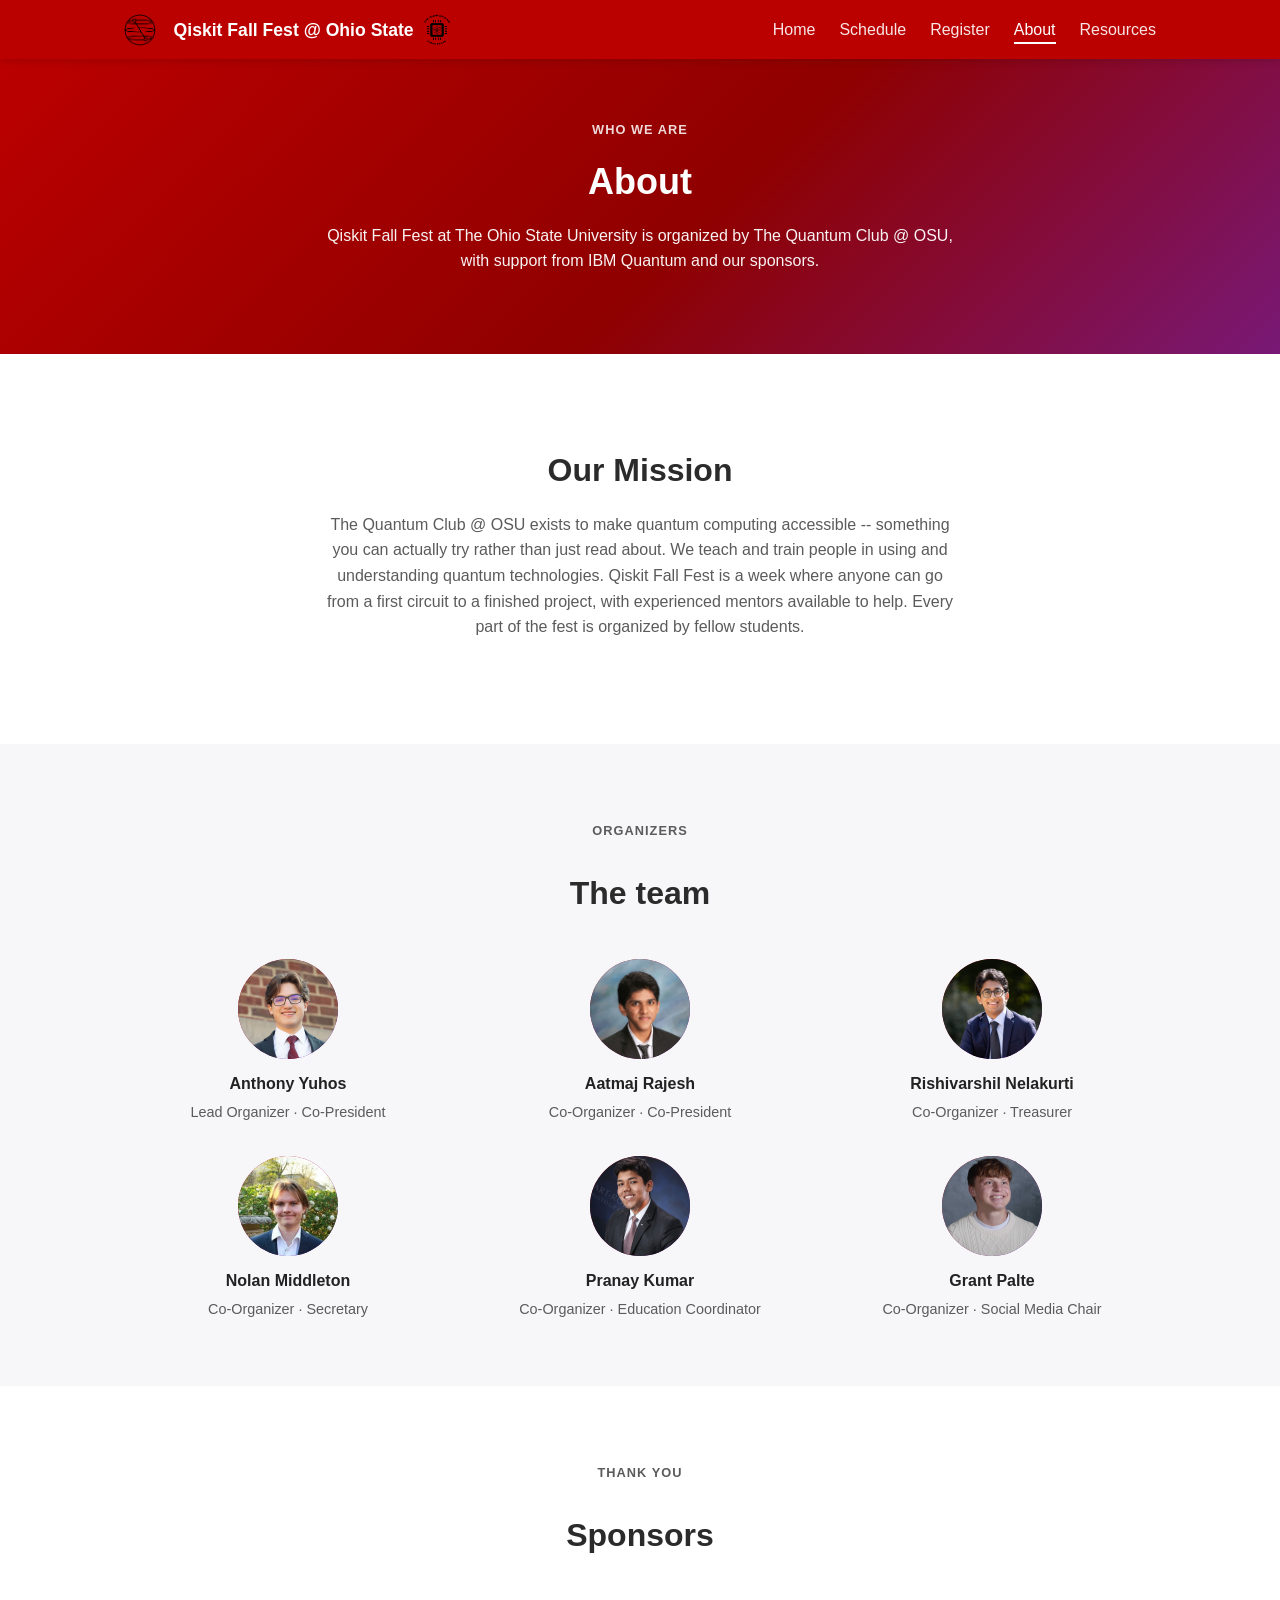
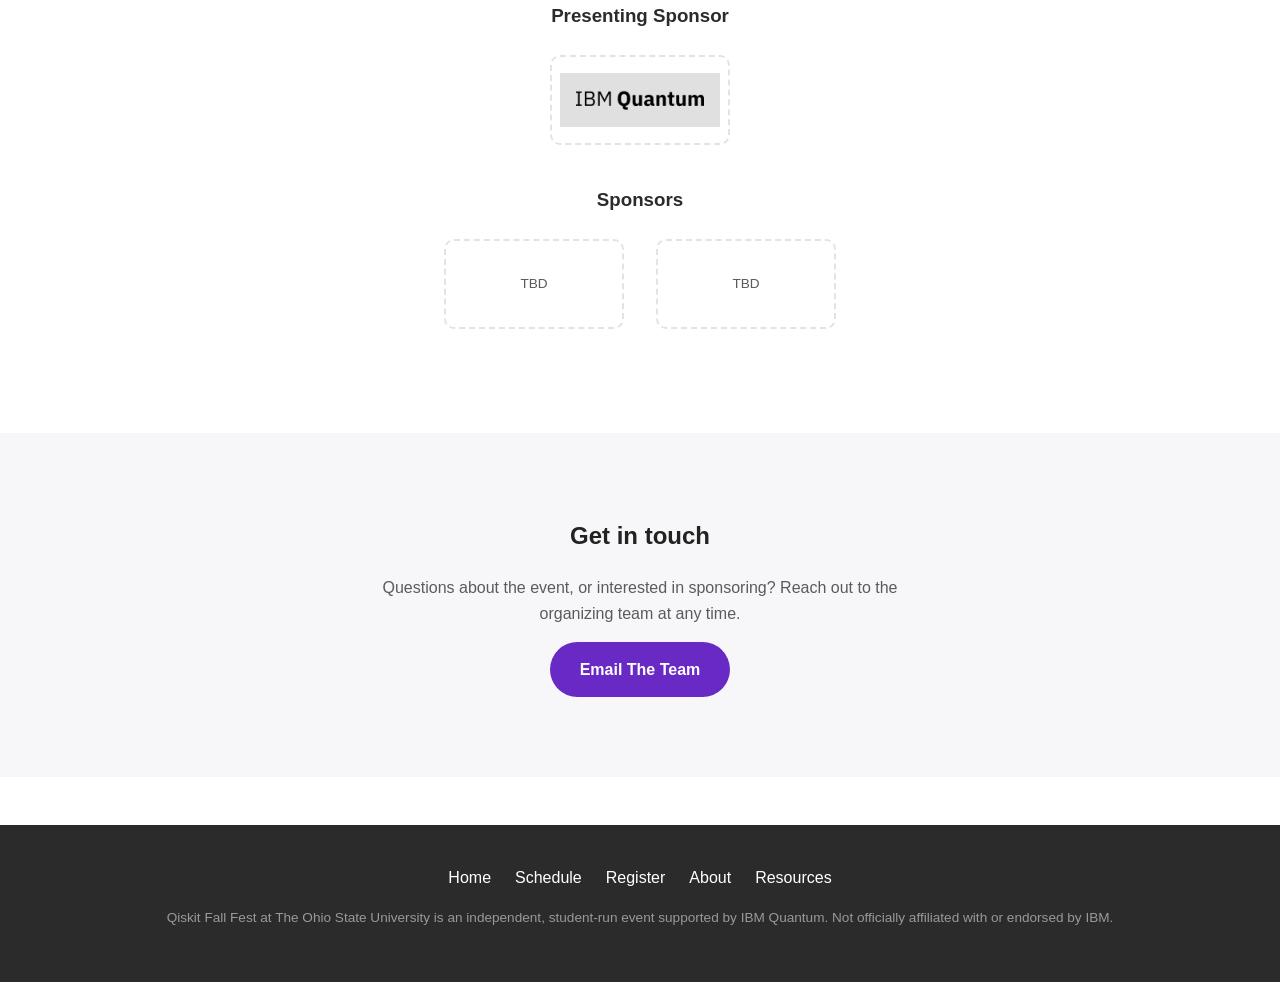
==== commit 5b823ec9: "Modified wording & formatting" ====
--- a/about.html
+++ b/about.html
@@ -12,9 +12,10 @@
   <header class="site-header">
     <nav class="nav">
       <a class="brand" href="index.html">
-        <img class="brand-logo" src="assets/logo.png" alt="" onerror="this.remove()" />
+        <img class="brand-logo" src="assets/qiskit_black.png" alt="" onerror="this.remove()" />
         <span class="brand-mark">⚛</span>
         Qiskit Fall Fest @ Ohio State
+        <img class="brand-logo" src="assets/logo.png" alt="" onerror="this.remove()" />
       </a>
       <button class="nav-toggle" aria-label="Toggle navigation" aria-expanded="false">☰</button>
       <ul class="nav-links">
@@ -41,14 +42,13 @@
   <section>
     <div class="container">
       <div class="section-header">
-        <p class="eyebrow">The event</p>
-        <h2>Why we're doing this</h2>
+        <p class="eyebrow"></p>
+        <h2>Our Mission</h2>
         <p>
-          The Quantum Club @ OSU exists to make quantum computing something you can actually try
-          rather than only read about. We teach and train people in using and understanding Quantum technologies.
-          Qiskit Fall Fest is a week where anyone at Ohio State can go from a first circuit to a finished project, with
-          the people who've already been through it sitting right there to help. Every part of the fest — 
-          the talk, the workshop, the problems, the judging — is put together by students.
+          The Quantum Club @ OSU exists to make quantum computing accessible -- something you can actually try
+          rather than just read about. We teach and train people in using and understanding quantum technologies.
+          Qiskit Fall Fest is a week where anyone can go from a first circuit to a finished project, with
+          experienced mentors available to help. Every part of the fest is organized by fellow students.
         </p>
       </div>
     </div>
@@ -59,7 +59,6 @@
       <div class="section-header">
         <p class="eyebrow">Organizers</p>
         <h2>The team</h2>
-        <p>All of us are on The Quantum Club @ OSU executive board for 2026–27.</p>
       </div>
       <!-- Avatars are initials by default; swap the .avatar div for an <img> once you have photos -->
       <div class="people-grid">
@@ -79,7 +78,7 @@
           <span>Co-Organizer · Treasurer</span>
         </div>
       </div>
-      <div class="people-grid">
+      <div class="people-grid" style="margin-top: 2rem;">
         <div class="person">
           <div class="avatar"><img src="assets/nolan.png" alt="Nolan Middelton" /></div>
           <h4>Nolan Middleton</h4>
@@ -104,7 +103,6 @@
       <div class="section-header">
         <p class="eyebrow">Thank you</p>
         <h2>Sponsors</h2>
-        <p>This event runs on support from IBM Quantum and the organizations backing us.</p>
       </div>
 
       <!-- TODO: replace placeholders with real sponsor logos (<img> tags) as they're confirmed -->
@@ -129,11 +127,9 @@
     <div class="container" style="text-align:center;">
       <h2>Get in touch</h2>
       <p style="max-width:560px; margin: 0 auto 1rem; color: var(--text-muted);">
-        Questions about the event, or interested in sponsoring? Anthony Yuhos is the point of
-        contact — reach out any time.
+        Questions about the event, or interested in sponsoring? Reach out to the organizing team at any time.
       </p>
-      <!-- TODO: add Tony's email address -->
-      <p><a class="btn btn-purple" href="mailto:thequantumclubosu@gmail.com">Email Anthony Yuhos</a></p>
+      <p><a class="btn btn-purple" href="mailto:thequantumclubosu@gmail.com">Email The Team</a></p>
     </div>
   </section>
 
